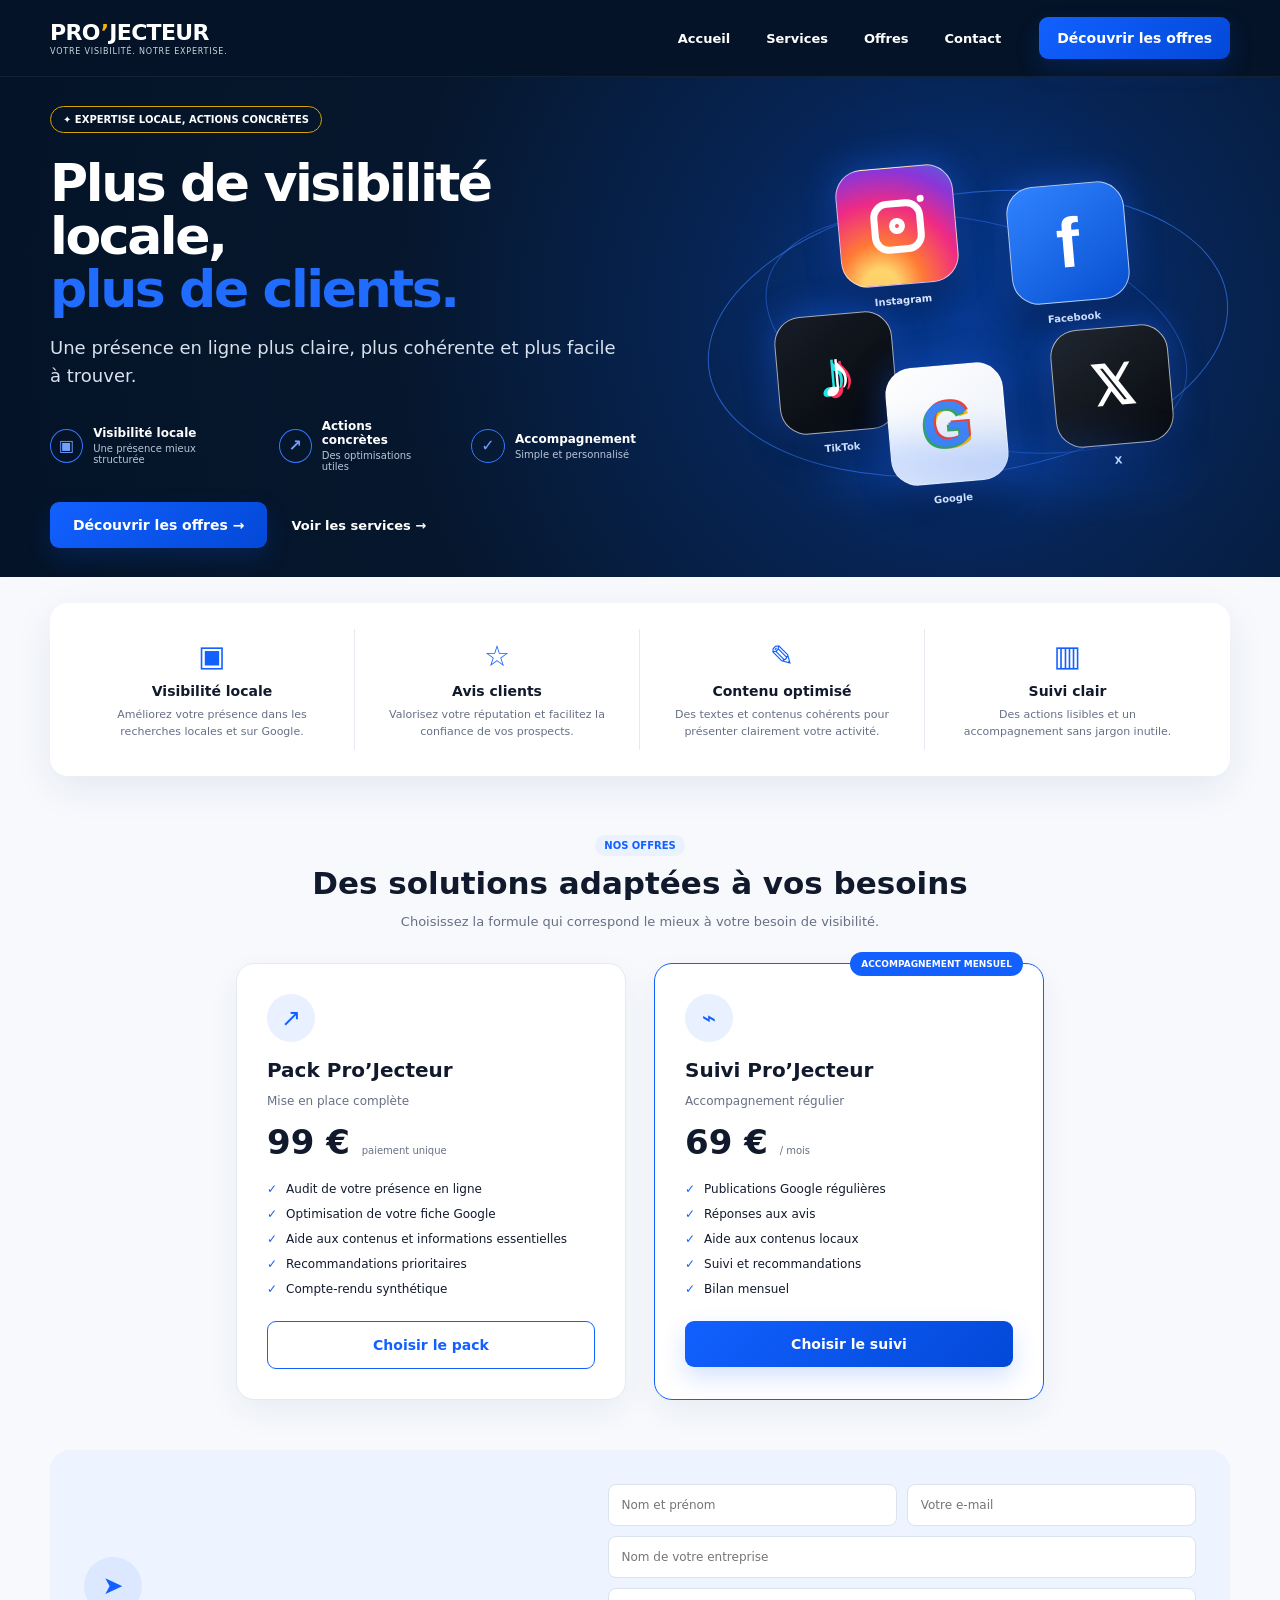
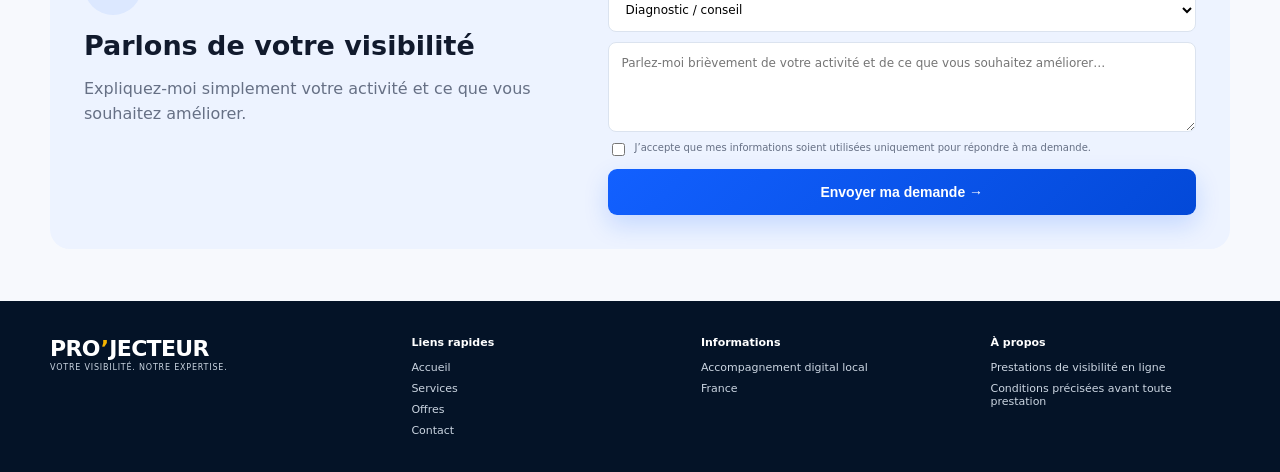
==== index.html @ 290b655f "Add files via upload" ====
<!doctype html>
<html lang="fr">
<head>
<meta charset="utf-8">
<meta name="viewport" content="width=device-width,initial-scale=1">
<meta name="description" content="Pro’Jecteur accompagne les entreprises dans leur visibilité locale, leur fiche Google, leurs avis clients et leurs contenus en ligne.">
<title>Pro’Jecteur — Visibilité locale</title>
<link rel="stylesheet" href="styles.css?v=91">
</head>
<body>
<header class="topbar">
  <div class="wrap nav">
    <a class="brand" href="#accueil" aria-label="Pro’Jecteur accueil"><strong class="wordmark"><span>PRO</span><em>’</em>JECTEUR</strong><small>VOTRE VISIBILITÉ. NOTRE EXPERTISE.</small></a>
    <nav class="navlinks">
      <a href="#accueil">Accueil</a><a href="#services">Services</a><a href="#offres">Offres</a><a href="#contact">Contact</a>
    </nav>
    <a class="btn primary navcta" href="#offres">Découvrir les offres</a>
  </div>
</header>

<main>
<section class="hero" id="accueil">
 <div class="wrap hero-grid">
  <div class="hero-copy">
   <span class="eyebrow">✦ EXPERTISE LOCALE, ACTIONS CONCRÈTES</span>
   <h1>Plus de visibilité locale,<br><span>plus de clients.</span></h1>
   <p class="hero-sub">Une présence en ligne plus claire, plus cohérente et plus facile à trouver.</p>
   <div class="hero-points">
    <div><b>▣</b><span><strong>Visibilité locale</strong><small>Une présence mieux structurée</small></span></div>
    <div><b>↗</b><span><strong>Actions concrètes</strong><small>Des optimisations utiles</small></span></div>
    <div><b>✓</b><span><strong>Accompagnement</strong><small>Simple et personnalisé</small></span></div>
   </div>
   <div class="hero-actions"><a class="btn primary" href="#offres">Découvrir les offres →</a><a class="textlink" href="#services">Voir les services →</a></div>
  </div>
  <div class="social-visual" aria-label="Google, Instagram, Facebook, TikTok et X">
    <div class="orbit o1"></div><div class="orbit o2"></div>
    <div class="network n-instagram"><span class="ig-logo"><i></i></span><small>Instagram</small></div>
    <div class="network n-facebook"><span class="fb-logo">f</span><small>Facebook</small></div>
    <div class="network n-tiktok"><span class="tt-logo">♪</span><small>TikTok</small></div>
    <div class="network n-x"><span class="x-logo">𝕏</span><small>X</small></div>
    <div class="network n-google"><span class="g-logo">G</span><small>Google</small></div>
  </div>
 </div>
</section>

<section class="quick wrap" id="services">
 <article><i>▣</i><h3>Visibilité locale</h3><p>Améliorez votre présence dans les recherches locales et sur Google.</p></article>
 <article><i>☆</i><h3>Avis clients</h3><p>Valorisez votre réputation et facilitez la confiance de vos prospects.</p></article>
 <article><i>✎</i><h3>Contenu optimisé</h3><p>Des textes et contenus cohérents pour présenter clairement votre activité.</p></article>
 <article><i>▥</i><h3>Suivi clair</h3><p>Des actions lisibles et un accompagnement sans jargon inutile.</p></article>
</section>

<section class="offers" id="offres">
 <div class="wrap">
  <div class="section-head"><span>NOS OFFRES</span><h2>Des solutions adaptées à vos besoins</h2><p>Choisissez la formule qui correspond le mieux à votre besoin de visibilité.</p></div>
  <div class="pricing">
   <article class="price-card">
    <div class="price-icon">↗</div><h3>Pack Pro’Jecteur</h3><p class="muted">Mise en place complète</p>
    <div class="price">99 € <small>paiement unique</small></div>
    <ul><li>Audit de votre présence en ligne</li><li>Optimisation de votre fiche Google</li><li>Aide aux contenus et informations essentielles</li><li>Recommandations prioritaires</li><li>Compte-rendu synthétique</li></ul>
    <a class="btn outline" href="#contact">Choisir le pack</a>
   </article>
   <article class="price-card featured">
    <span class="popular">ACCOMPAGNEMENT MENSUEL</span><div class="price-icon">⌁</div><h3>Suivi Pro’Jecteur</h3><p class="muted">Accompagnement régulier</p>
    <div class="price">69 € <small>/ mois</small></div>
    <ul><li>Publications Google régulières</li><li>Réponses aux avis</li><li>Aide aux contenus locaux</li><li>Suivi et recommandations</li><li>Bilan mensuel</li></ul>
    <a class="btn primary" href="#contact">Choisir le suivi</a>
   </article>
  </div>
 </div>
</section>

<section class="contact-section" id="contact">
 <div class="wrap contact-box">
  <div class="contact-copy"><div class="send">➤</div><h2>Parlons de votre visibilité</h2><p>Expliquez-moi simplement votre activité et ce que vous souhaitez améliorer.</p></div>
  <form action="https://formspree.io/f/mnpalrao" method="POST">
   <div class="form-grid"><input name="name" placeholder="Nom et prénom" required><input name="email" type="email" placeholder="Votre e-mail" required></div>
   <input name="company" placeholder="Nom de votre entreprise">
   <select name="need"><option>Diagnostic / conseil</option><option>Pack Pro’Jecteur</option><option>Suivi Pro’Jecteur</option><option>Autre demande</option></select>
   <textarea name="message" placeholder="Parlez-moi brièvement de votre activité et de ce que vous souhaitez améliorer…" required></textarea>
   <label class="consent"><input type="checkbox" name="consent" value="oui" required> J’accepte que mes informations soient utilisées uniquement pour répondre à ma demande.</label>
   <button class="btn primary submit" type="submit">Envoyer ma demande →</button>
  </form>
 </div>
</section>
</main>

<footer><div class="wrap footer-grid"><div class="brand"><strong class="wordmark"><span>PRO</span><em>’</em>JECTEUR</strong><small>VOTRE VISIBILITÉ. NOTRE EXPERTISE.</small></div><div><b>Liens rapides</b><a href="#accueil">Accueil</a><a href="#services">Services</a><a href="#offres">Offres</a><a href="#contact">Contact</a></div><div><b>Informations</b><span>Accompagnement digital local</span><span>France</span></div><div><b>À propos</b><span>Prestations de visibilité en ligne</span><span>Conditions précisées avant toute prestation</span></div></div></footer>
</body></html>
---- styles.css ----
:root{--navy:#06172d;--navy2:#031124;--blue:#1260ff;--blue2:#0349d8;--text:#111a2d;--muted:#667085;--line:#e5eaf2;--bg:#f7f9fd}
*{box-sizing:border-box}html{scroll-behavior:smooth}body{margin:0;font-family:Inter,ui-sans-serif,system-ui,-apple-system,"Segoe UI",Arial,sans-serif;color:var(--text);background:var(--bg)}a{text-decoration:none;color:inherit}.wrap{width:min(1180px,calc(100% - 48px));margin:auto}
.topbar{background:#041327;color:#fff;position:sticky;top:0;z-index:20;border-bottom:1px solid rgba(255,255,255,.06)}.nav{height:76px;display:flex;align-items:center;gap:38px}.brand{display:flex;flex-direction:column;margin-right:auto}.brand strong{font-size:22px;letter-spacing:-.5px}.brand small{font-size:8px;letter-spacing:.8px;margin-top:2px;color:#cbd5e1}.navlinks{display:flex;gap:36px;font-size:13px;font-weight:700}.navlinks a:hover{color:#75a6ff}.btn{display:inline-flex;align-items:center;justify-content:center;border-radius:9px;padding:15px 23px;font-weight:800;font-size:14px;border:0}.primary{background:linear-gradient(135deg,var(--blue),var(--blue2));color:#fff;box-shadow:0 10px 24px rgba(18,96,255,.18)}.navcta{padding:13px 18px}
.hero{background:radial-gradient(circle at 75% 48%,#063a94 0,#062454 25%,#06172d 57%,#041327 100%);color:#fff;overflow:hidden}.hero-grid{min-height:500px;display:grid;grid-template-columns:1.03fr .97fr;gap:42px;align-items:center}.eyebrow{display:inline-block;border:1px solid #d8a200;border-radius:999px;padding:7px 12px;font-size:10px;font-weight:800;color:#fff}.hero h1{font-size:52px;line-height:1.02;letter-spacing:-2.4px;margin:24px 0 16px}.hero h1 span{color:#1f6cff}.hero-sub{font-size:18px;line-height:1.55;color:#d8e1ee;max-width:580px}.hero-points{display:flex;gap:32px;margin:30px 0}.hero-points>div{display:flex;gap:10px;align-items:center}.hero-points b{display:grid;place-items:center;width:34px;height:34px;border:1px solid #3477ff;border-radius:50%;color:#72a0ff}.hero-points span{display:flex;flex-direction:column}.hero-points strong{font-size:12px}.hero-points small{font-size:10px;color:#b8c5d7;margin-top:3px}.hero-actions{display:flex;gap:24px;align-items:center}.textlink{font-size:13px;font-weight:800}
.social-visual{height:420px;position:relative}.orbit{position:absolute;border:1px solid rgba(57,125,255,.65);border-radius:50%;left:5%;right:0;top:18%;bottom:15%;transform:rotate(-8deg)}.o2{left:15%;right:7%;top:25%;bottom:22%;transform:rotate(14deg);opacity:.7}.network{position:absolute;width:118px;height:118px;border-radius:27px;display:grid;place-items:center;background:linear-gradient(145deg,#fff,#dfe7f3);box-shadow:0 24px 34px rgba(0,0,0,.32),0 0 34px rgba(34,105,255,.48);transform:rotate(-5deg);border:1px solid rgba(255,255,255,.65)}.network span{font-size:58px;font-weight:900}.network small{position:absolute;bottom:-22px;color:#dbe8ff;font-size:10px;font-weight:700}.n-google{left:38%;top:59%;color:#4285f4}.n-facebook{left:60%;top:16%;background:linear-gradient(145deg,#2477ff,#084acb);color:#fff}.n-instagram{left:29%;top:12%;background:linear-gradient(145deg,#8b36ff,#ff3d8f,#ff9a2e);color:#fff}.n-tiktok{left:18%;top:47%;background:#10151e;color:#fff}.n-x{left:68%;top:50%;background:linear-gradient(145deg,#2b9cff,#1263d7);color:#fff}
.quick{background:#fff;margin-top:26px;border-radius:18px;box-shadow:0 12px 38px rgba(18,42,80,.08);display:grid;grid-template-columns:repeat(4,1fr);padding:26px 20px}.quick article{text-align:center;padding:10px 25px;border-right:1px solid var(--line)}.quick article:last-child{border:0}.quick i{font-style:normal;color:var(--blue);font-size:29px}.quick h3{font-size:14px;margin:10px 0 7px}.quick p{font-size:11px;line-height:1.55;color:var(--muted);margin:0}
.offers{padding:58px 0 38px}.section-head{text-align:center}.section-head span{font-size:10px;color:var(--blue);font-weight:900;background:#eaf1ff;padding:5px 9px;border-radius:999px}.section-head h2{font-size:31px;margin:12px 0 6px}.section-head p{color:var(--muted);font-size:13px}.pricing{display:grid;grid-template-columns:repeat(2,minmax(0,390px));justify-content:center;gap:28px;margin-top:34px}.price-card{position:relative;background:#fff;border:1px solid var(--line);border-radius:18px;padding:30px;box-shadow:0 12px 32px rgba(24,50,90,.06)}.price-card.featured{border:1.5px solid var(--blue)}.popular{position:absolute;right:20px;top:-12px;background:var(--blue);color:#fff;font-size:9px;font-weight:900;padding:7px 11px;border-radius:999px}.price-icon{width:48px;height:48px;border-radius:50%;display:grid;place-items:center;background:#e9f0ff;color:var(--blue);font-size:24px}.price-card h3{margin:16px 0 3px;font-size:20px}.muted{color:var(--muted);font-size:12px}.price{font-size:34px;font-weight:900;margin:14px 0}.price small{font-size:10px;font-weight:500;color:var(--muted)}.price-card ul{list-style:none;padding:0;margin:20px 0 25px}.price-card li{font-size:12px;margin:11px 0}.price-card li:before{content:"✓";color:var(--blue);font-weight:900;margin-right:9px}.outline{border:1px solid var(--blue);color:var(--blue);width:100%}.price-card .primary{width:100%}
.contact-section{padding:12px 0 52px}.contact-box{background:#edf3ff;border-radius:20px;padding:34px;display:grid;grid-template-columns:.9fr 1.1fr;gap:42px;align-items:center}.send{width:58px;height:58px;border-radius:50%;display:grid;place-items:center;background:#dce8ff;color:var(--blue);font-size:25px}.contact-copy h2{font-size:27px;margin:15px 0 8px}.contact-copy p{color:var(--muted);line-height:1.55}.contact-box form{display:grid;gap:10px}.form-grid{display:grid;grid-template-columns:1fr 1fr;gap:10px}input,textarea,select{width:100%;border:1px solid #dbe3ef;background:#fff;border-radius:8px;padding:13px;font:inherit;font-size:12px}textarea{min-height:90px;resize:vertical}.consent{font-size:10px;color:var(--muted);display:flex;align-items:flex-start;gap:7px}.consent input{width:auto;margin-top:1px}.submit{width:100%}
footer{background:#041327;color:#fff;padding:35px 0}.footer-grid{display:grid;grid-template-columns:1.3fr repeat(3,1fr);gap:50px}.footer-grid>div:not(.brand){display:flex;flex-direction:column;gap:8px;font-size:11px;color:#cbd5e1}.footer-grid b{color:#fff;margin-bottom:4px}
@media(max-width:800px){.wrap{width:min(100% - 30px,1180px)}.navlinks,.navcta{display:none}.hero-grid{grid-template-columns:1fr;min-height:auto;padding:50px 0 28px}.hero h1{font-size:42px}.social-visual{height:340px}.hero-points{gap:16px;flex-wrap:wrap}.quick{grid-template-columns:1fr 1fr}.quick article:nth-child(2){border-right:0}.pricing{grid-template-columns:1fr}.contact-box{grid-template-columns:1fr}.footer-grid{grid-template-columns:1fr 1fr}.network{width:92px;height:92px;border-radius:22px}.network span{font-size:44px}}

/* V9.1 — identité et logos sociaux */
.wordmark{font-weight:900!important;letter-spacing:-.7px!important;color:#fff}
.wordmark span{color:#fff}.wordmark em{font-style:normal;color:#f5b400;margin:0 1px}
.network{overflow:visible}
.network>span{position:relative;display:grid;place-items:center;width:100%;height:100%;font-family:Arial,sans-serif}
.n-instagram{background:radial-gradient(circle at 32% 100%,#ffd36b 0 12%,#ff7a35 30%,#ef2a84 58%,#8b35d9 82%,#5264d9 100%)!important}
.ig-logo:before{content:"";width:53px;height:53px;border:7px solid #fff;border-radius:17px;box-sizing:border-box}
.ig-logo:after{content:"";position:absolute;width:16px;height:16px;border:6px solid #fff;border-radius:50%;box-sizing:border-box}
.ig-logo i{position:absolute;width:7px;height:7px;background:#fff;border-radius:50%;right:29px;top:29px}
.n-facebook{background:linear-gradient(145deg,#3183ff,#0750cf)!important}
.fb-logo{color:#fff;font-family:Arial,sans-serif!important;font-weight:900!important;font-size:70px!important;line-height:1}
.n-tiktok{background:linear-gradient(145deg,#171d27,#05070b)!important}
.tt-logo{color:#fff!important;font-size:67px!important;text-shadow:-4px 0 #20e6e8,4px 2px #ff315d}
.n-x{background:linear-gradient(145deg,#202731,#07090d)!important}
.x-logo{color:#fff!important;font-size:55px!important}
.n-google{background:linear-gradient(145deg,#fff,#e9eef7)!important}
.g-logo{font-size:64px!important;font-weight:900!important;color:#4285f4!important;text-shadow:-2px 2px 0 #34a853,2px -2px 0 #ea4335,2px 2px 0 #fbbc05}
.social-visual:after{content:"";position:absolute;left:25%;right:8%;bottom:14%;height:26px;background:#1767ff;filter:blur(24px);opacity:.48;border-radius:50%}
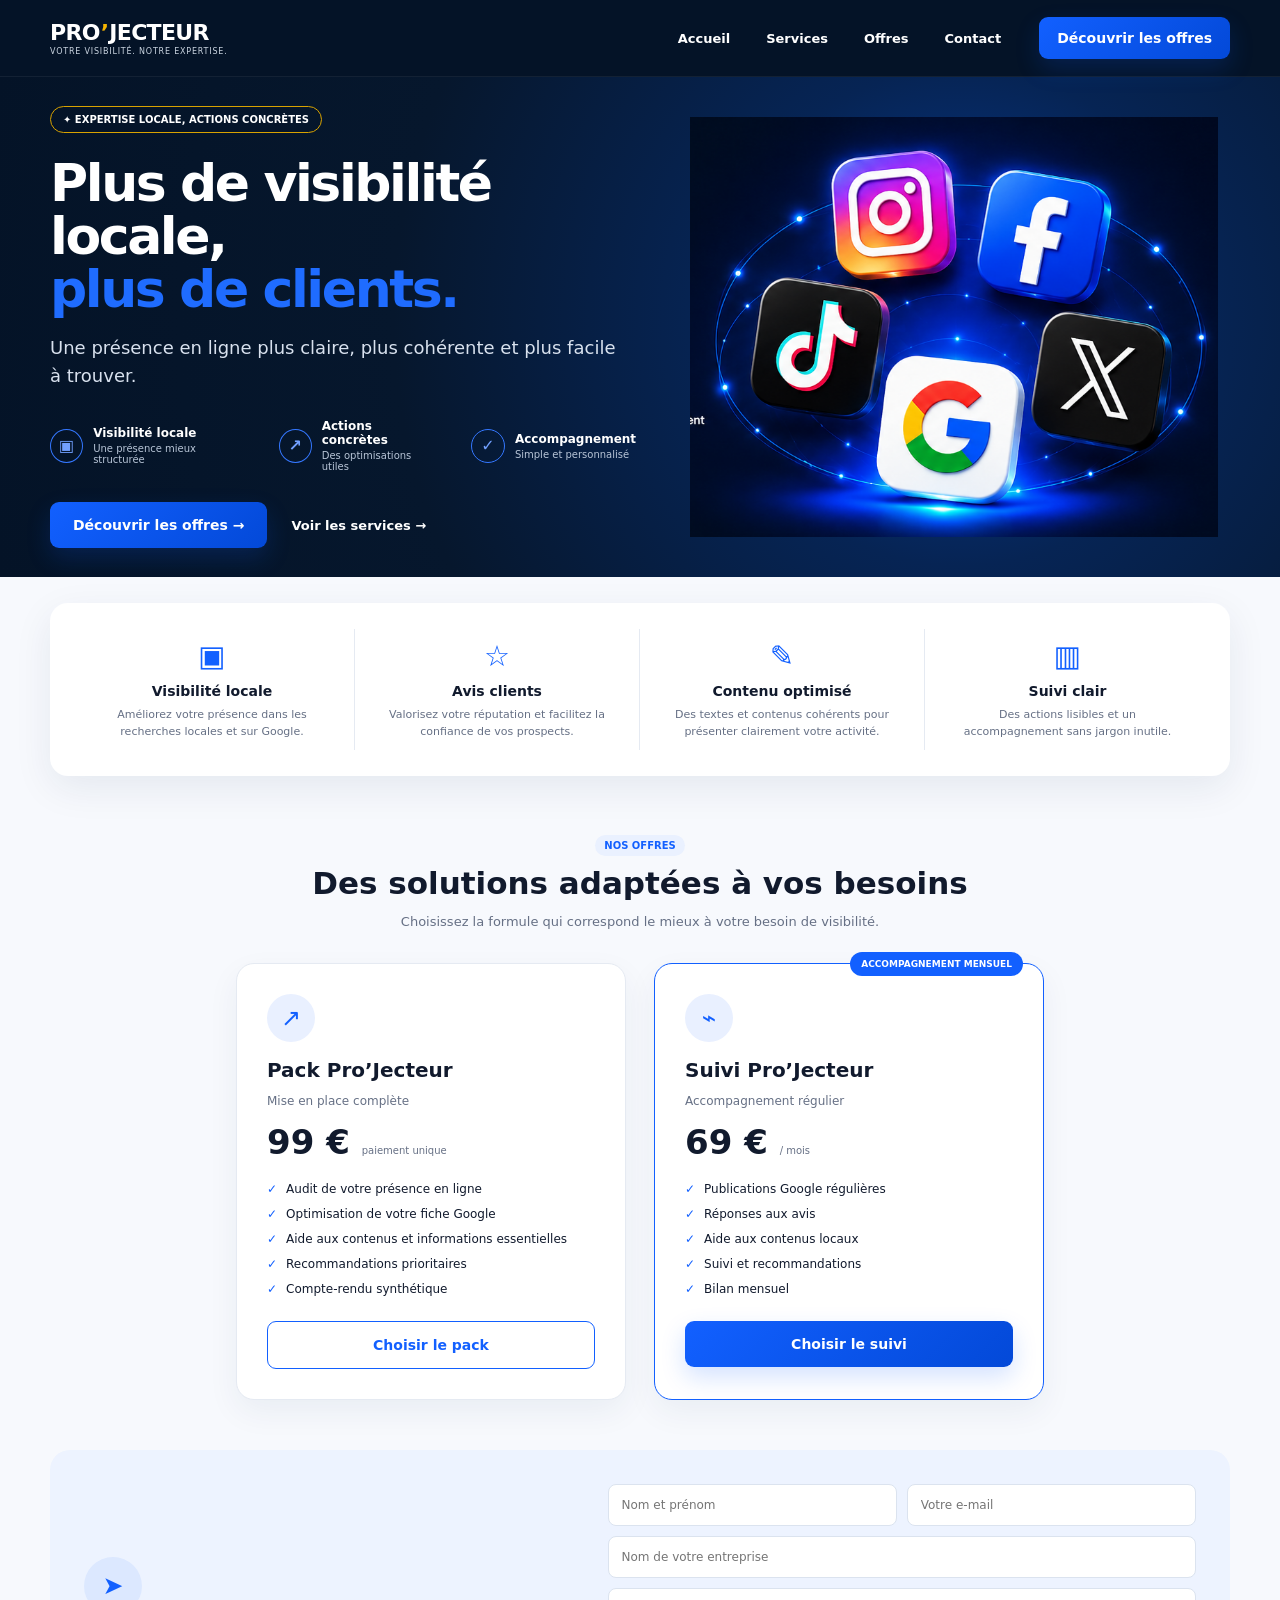
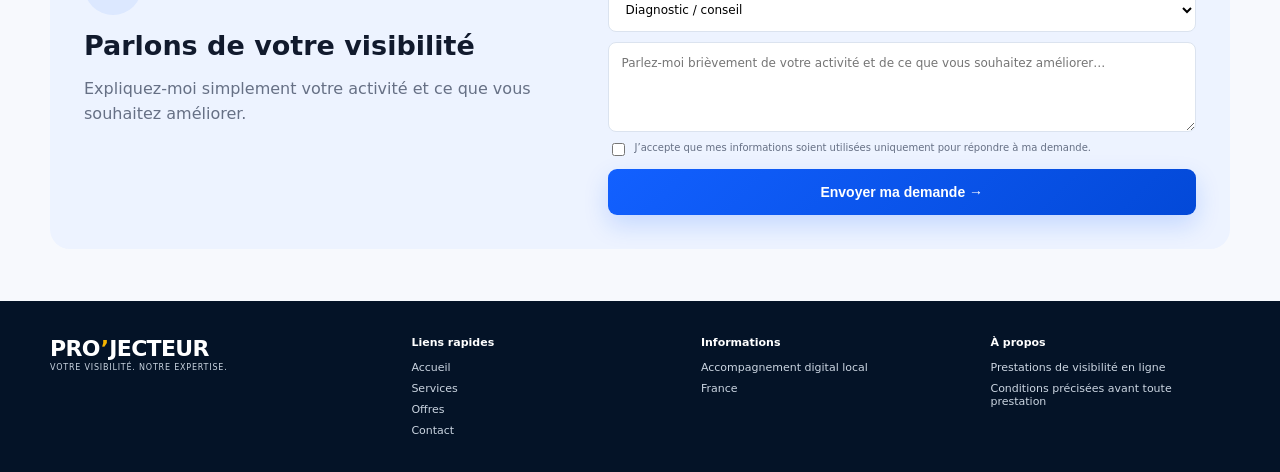
==== commit d53364b8: "Add files via upload" ====
--- a/index.html
+++ b/index.html
@@ -5,7 +5,7 @@
 <meta name="viewport" content="width=device-width,initial-scale=1">
 <meta name="description" content="Pro’Jecteur accompagne les entreprises dans leur visibilité locale, leur fiche Google, leurs avis clients et leurs contenus en ligne.">
 <title>Pro’Jecteur — Visibilité locale</title>
-<link rel="stylesheet" href="styles.css?v=91">
+<link rel="stylesheet" href="styles.css?v=92">
 </head>
 <body>
 <header class="topbar">
@@ -32,14 +32,7 @@
    </div>
    <div class="hero-actions"><a class="btn primary" href="#offres">Découvrir les offres →</a><a class="textlink" href="#services">Voir les services →</a></div>
   </div>
-  <div class="social-visual" aria-label="Google, Instagram, Facebook, TikTok et X">
-    <div class="orbit o1"></div><div class="orbit o2"></div>
-    <div class="network n-instagram"><span class="ig-logo"><i></i></span><small>Instagram</small></div>
-    <div class="network n-facebook"><span class="fb-logo">f</span><small>Facebook</small></div>
-    <div class="network n-tiktok"><span class="tt-logo">♪</span><small>TikTok</small></div>
-    <div class="network n-x"><span class="x-logo">𝕏</span><small>X</small></div>
-    <div class="network n-google"><span class="g-logo">G</span><small>Google</small></div>
-  </div>
+  <div class="social-visual approved-social" aria-label="Instagram, Facebook, TikTok, X et Google"></div>
  </div>
 </section>
 
--- a/styles.css
+++ b/styles.css
@@ -28,3 +28,18 @@
 .n-google{background:linear-gradient(145deg,#fff,#e9eef7)!important}
 .g-logo{font-size:64px!important;font-weight:900!important;color:#4285f4!important;text-shadow:-2px 2px 0 #34a853,2px -2px 0 #ea4335,2px 2px 0 #fbbc05}
 .social-visual:after{content:"";position:absolute;left:25%;right:8%;bottom:14%;height:26px;background:#1767ff;filter:blur(24px);opacity:.48;border-radius:50%}
+
+/* V9.2 — composition sociale validée, intégrée telle quelle */
+.approved-social{
+  height:420px!important;
+  background-image:url("assets/social-logos-approved.png")!important;
+  background-repeat:no-repeat!important;
+  background-position:center!important;
+  background-size:contain!important;
+  position:relative!important;
+}
+.approved-social .network,.approved-social .orbit{display:none!important}
+.approved-social:after{display:none!important}
+@media(max-width:800px){
+  .approved-social{height:330px!important;background-size:contain!important}
+}
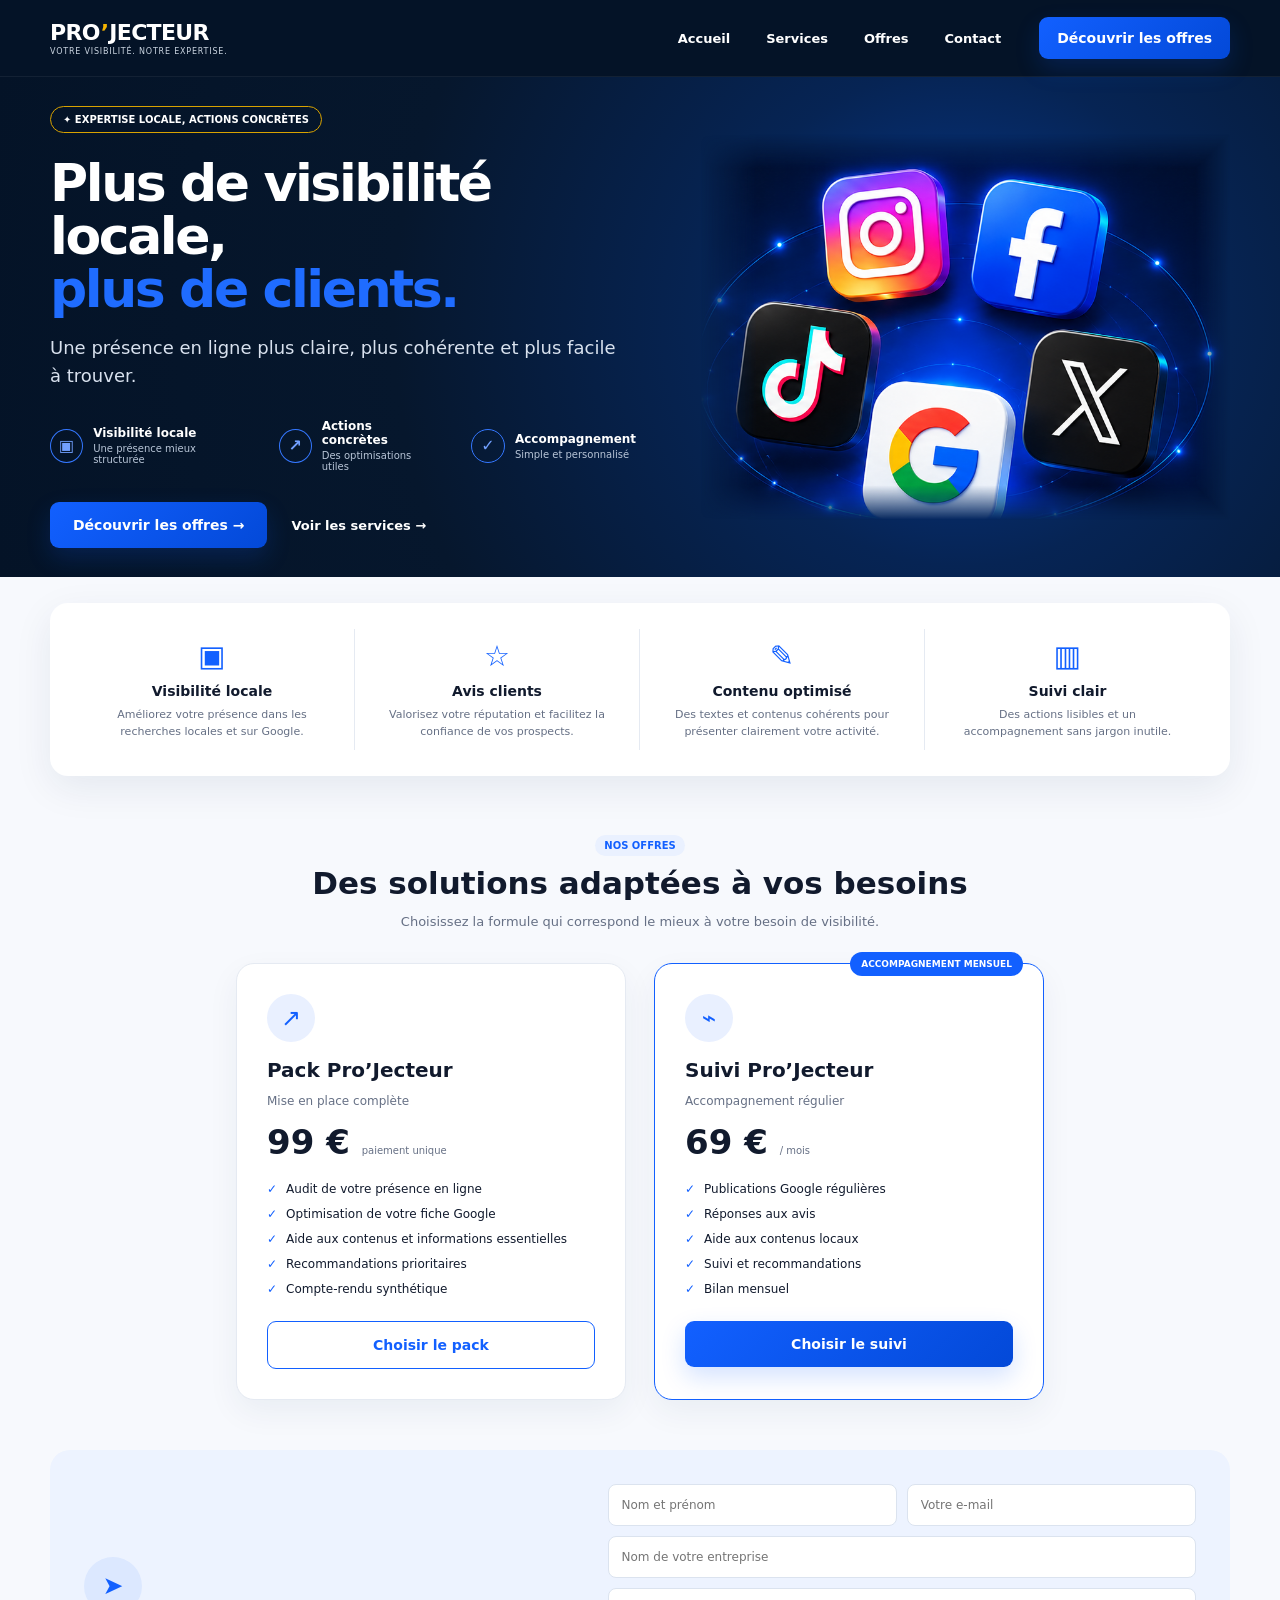
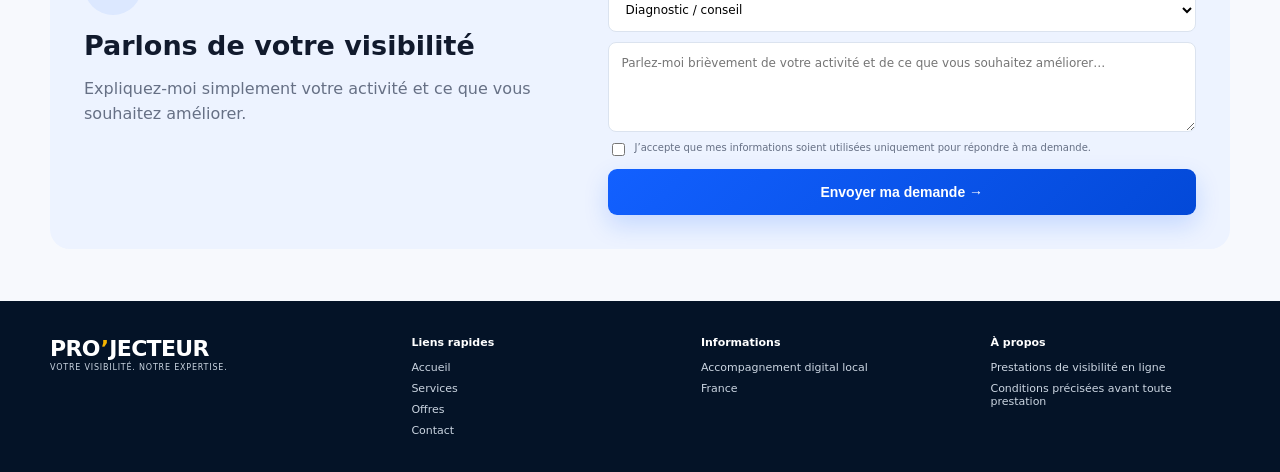
==== commit 25d8bcaa: "Add files via upload" ====
--- a/index.html
+++ b/index.html
@@ -5,7 +5,7 @@
 <meta name="viewport" content="width=device-width,initial-scale=1">
 <meta name="description" content="Pro’Jecteur accompagne les entreprises dans leur visibilité locale, leur fiche Google, leurs avis clients et leurs contenus en ligne.">
 <title>Pro’Jecteur — Visibilité locale</title>
-<link rel="stylesheet" href="styles.css?v=92">
+<link rel="stylesheet" href="styles.css?v=93">
 </head>
 <body>
 <header class="topbar">
--- a/styles.css
+++ b/styles.css
@@ -43,3 +43,19 @@
 @media(max-width:800px){
   .approved-social{height:330px!important;background-size:contain!important}
 }
+
+/* V9.3 — logos 3D validés, sans encadré */
+.approved-social{
+  height:430px!important;
+  background-image:url("assets/social-logos-3d-approved.png")!important;
+  background-repeat:no-repeat!important;
+  background-position:center!important;
+  background-size:contain!important;
+  background-color:transparent!important;
+  border:0!important;
+  box-shadow:none!important;
+  overflow:visible!important;
+}
+@media(max-width:800px){
+  .approved-social{height:330px!important}
+}
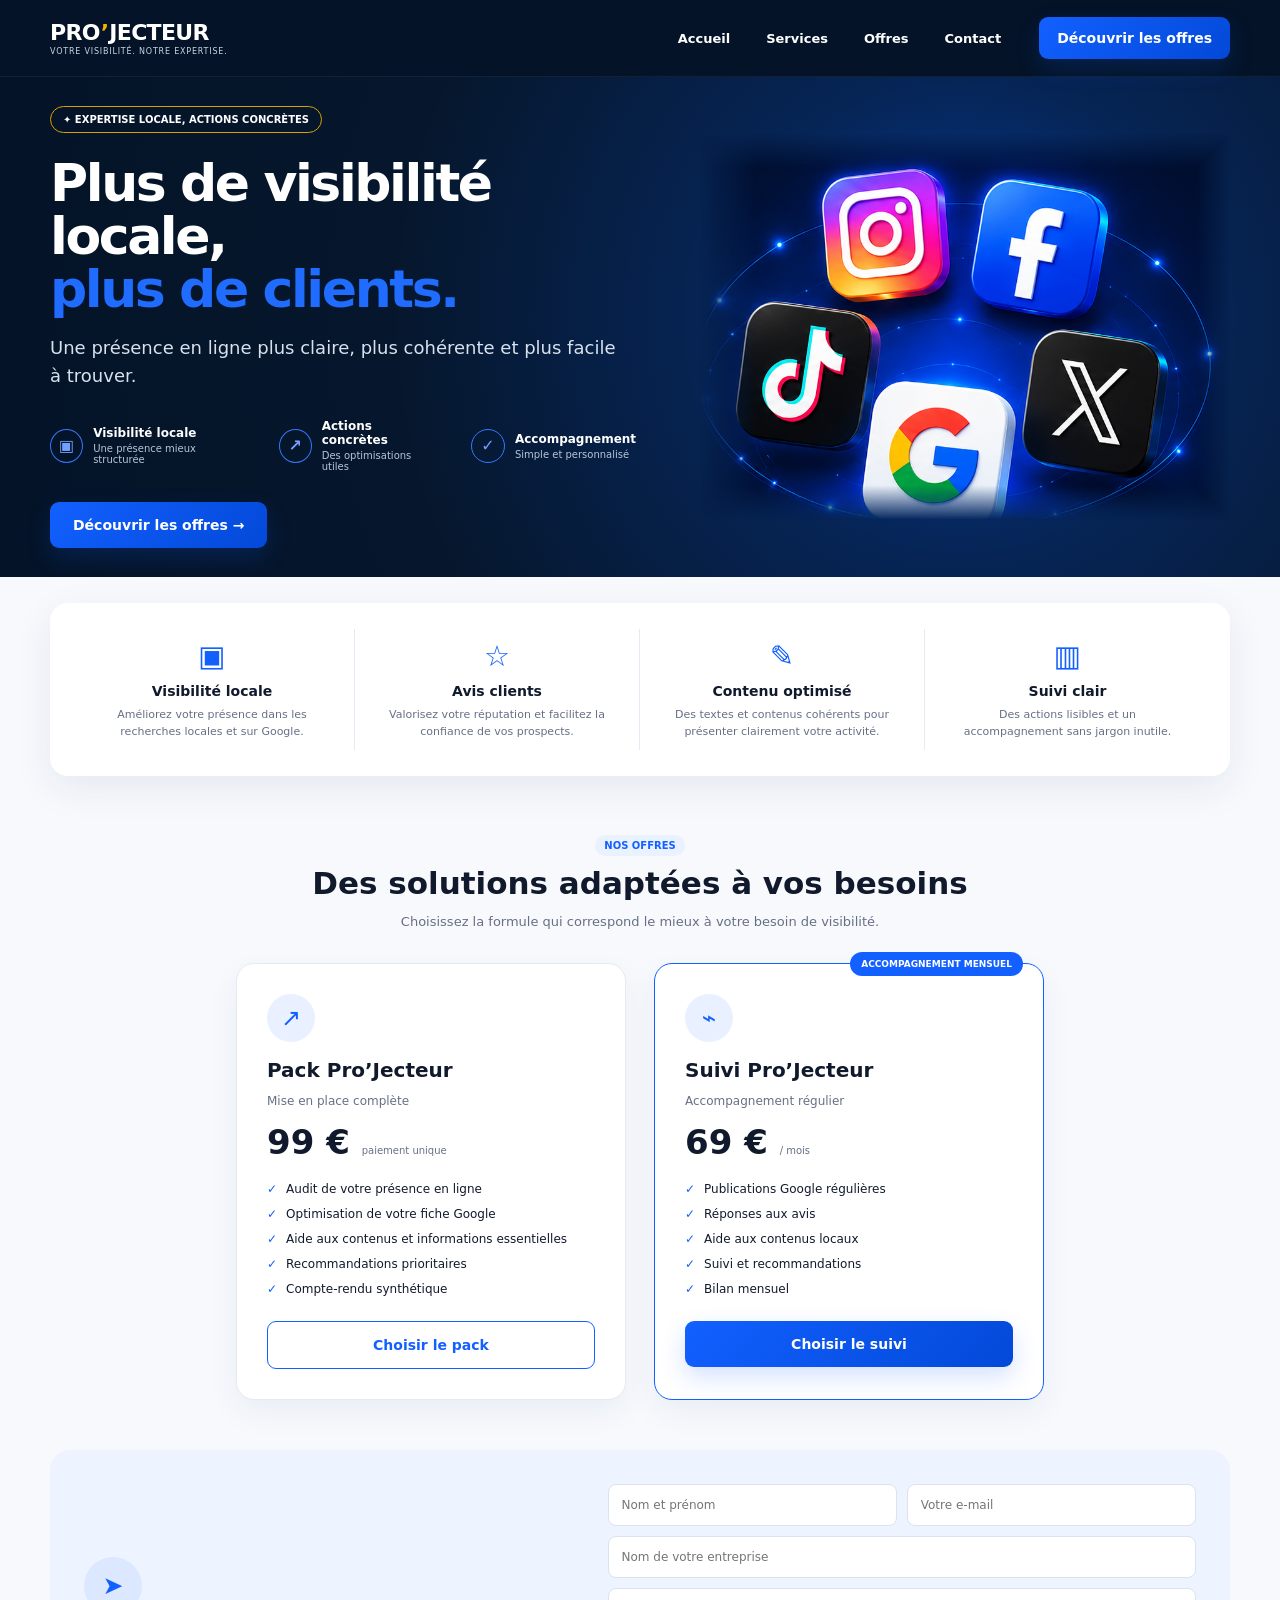
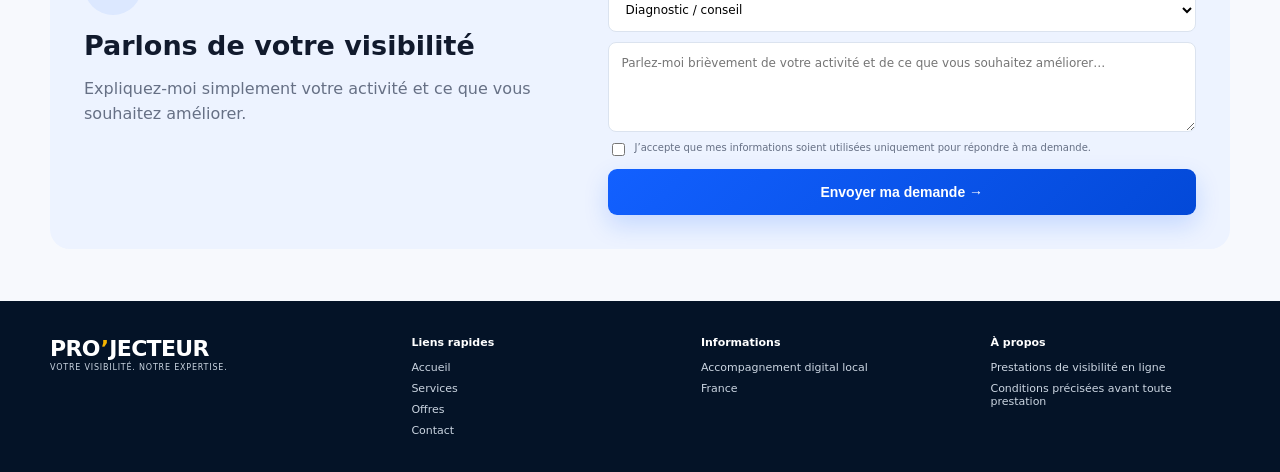
==== commit 07054771: "Add files via upload" ====
--- a/index.html
+++ b/index.html
@@ -5,7 +5,7 @@
 <meta name="viewport" content="width=device-width,initial-scale=1">
 <meta name="description" content="Pro’Jecteur accompagne les entreprises dans leur visibilité locale, leur fiche Google, leurs avis clients et leurs contenus en ligne.">
 <title>Pro’Jecteur — Visibilité locale</title>
-<link rel="stylesheet" href="styles.css?v=93">
+<link rel="stylesheet" href="styles.css?v=94">
 </head>
 <body>
 <header class="topbar">
@@ -30,7 +30,7 @@
     <div><b>↗</b><span><strong>Actions concrètes</strong><small>Des optimisations utiles</small></span></div>
     <div><b>✓</b><span><strong>Accompagnement</strong><small>Simple et personnalisé</small></span></div>
    </div>
-   <div class="hero-actions"><a class="btn primary" href="#offres">Découvrir les offres →</a><a class="textlink" href="#services">Voir les services →</a></div>
+   <div class="hero-actions"><a class="btn primary" href="#offres">Découvrir les offres →</a></div>
   </div>
   <div class="social-visual approved-social" aria-label="Instagram, Facebook, TikTok, X et Google"></div>
  </div>
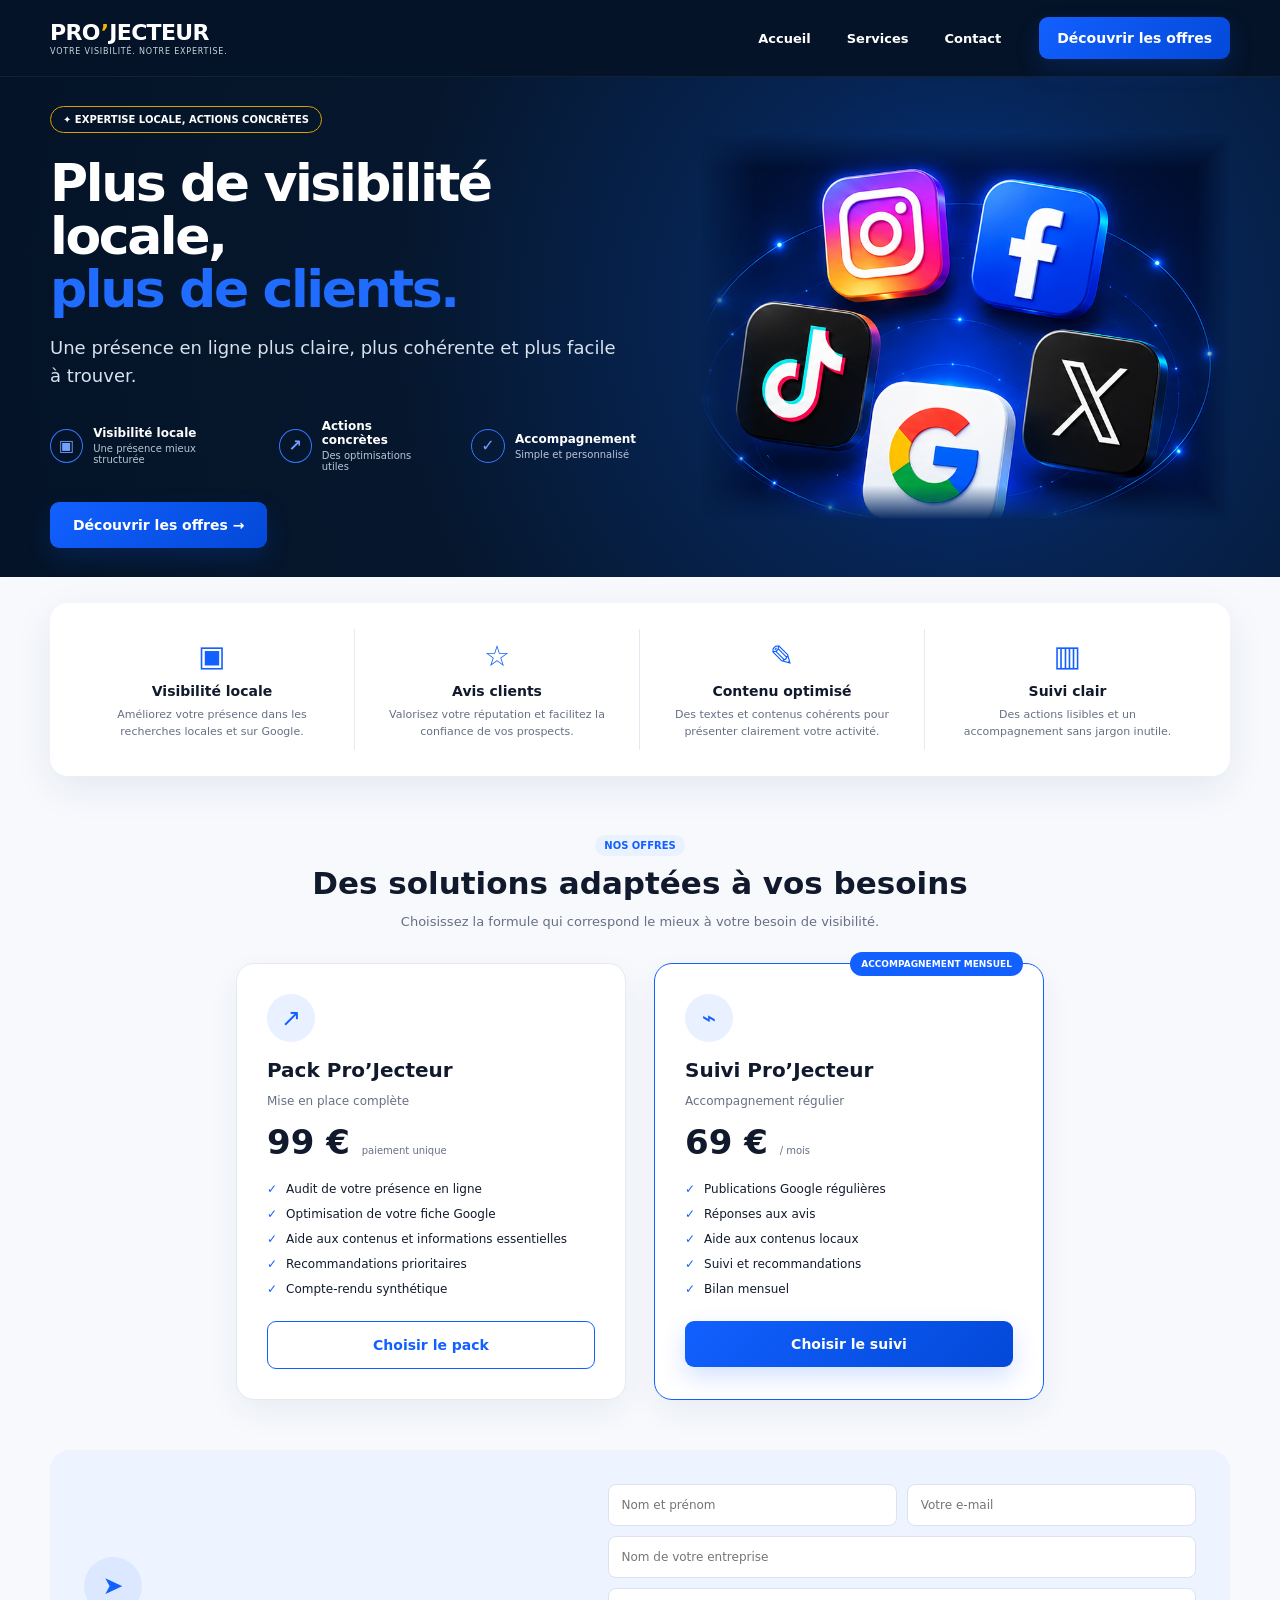
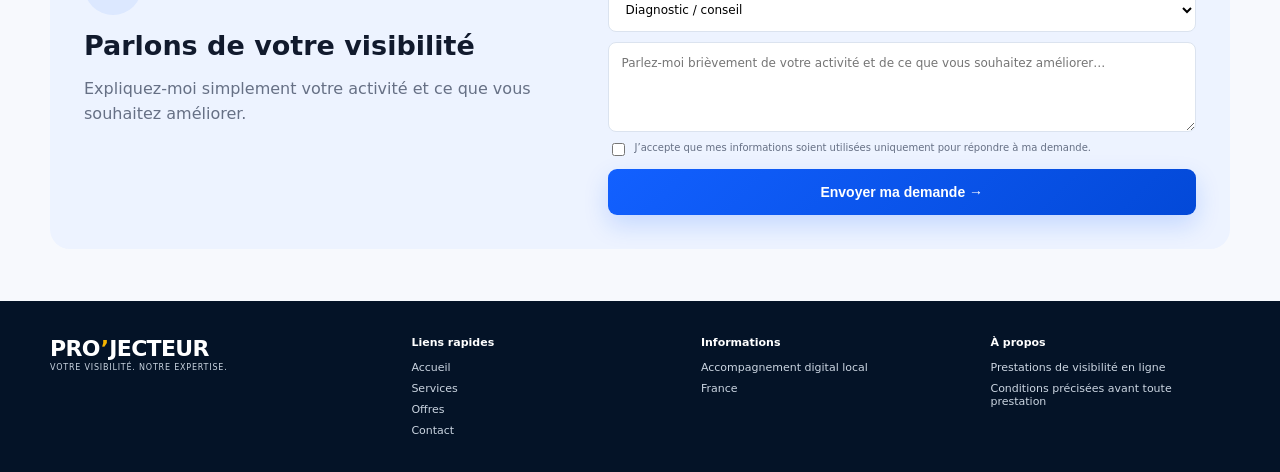
==== commit f8ece38f: "Add files via upload" ====
--- a/index.html
+++ b/index.html
@@ -5,14 +5,14 @@
 <meta name="viewport" content="width=device-width,initial-scale=1">
 <meta name="description" content="Pro’Jecteur accompagne les entreprises dans leur visibilité locale, leur fiche Google, leurs avis clients et leurs contenus en ligne.">
 <title>Pro’Jecteur — Visibilité locale</title>
-<link rel="stylesheet" href="styles.css?v=94">
+<link rel="stylesheet" href="styles.css?v=95">
 </head>
 <body>
 <header class="topbar">
   <div class="wrap nav">
     <a class="brand" href="#accueil" aria-label="Pro’Jecteur accueil"><strong class="wordmark"><span>PRO</span><em>’</em>JECTEUR</strong><small>VOTRE VISIBILITÉ. NOTRE EXPERTISE.</small></a>
     <nav class="navlinks">
-      <a href="#accueil">Accueil</a><a href="#services">Services</a><a href="#offres">Offres</a><a href="#contact">Contact</a>
+      <a href="#accueil">Accueil</a><a href="#services">Services</a><a href="#contact">Contact</a>
     </nav>
     <a class="btn primary navcta" href="#offres">Découvrir les offres</a>
   </div>
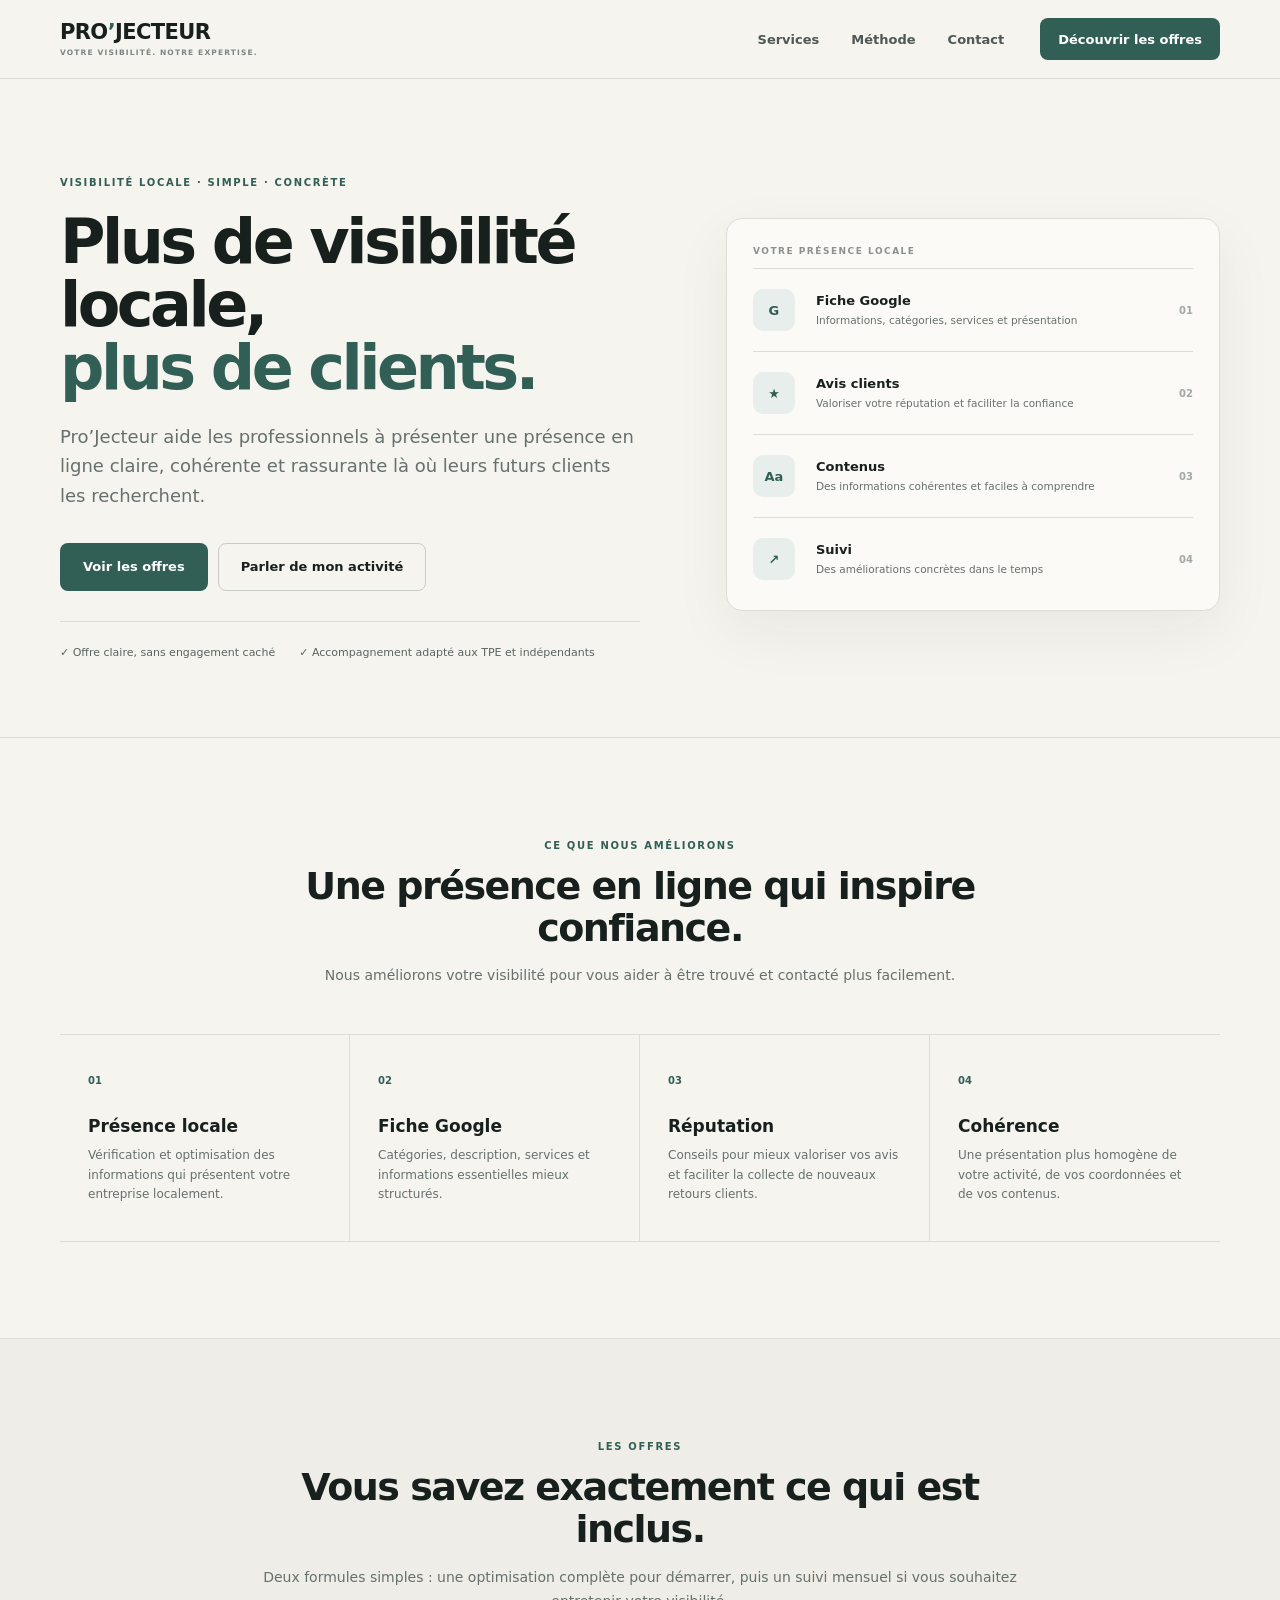
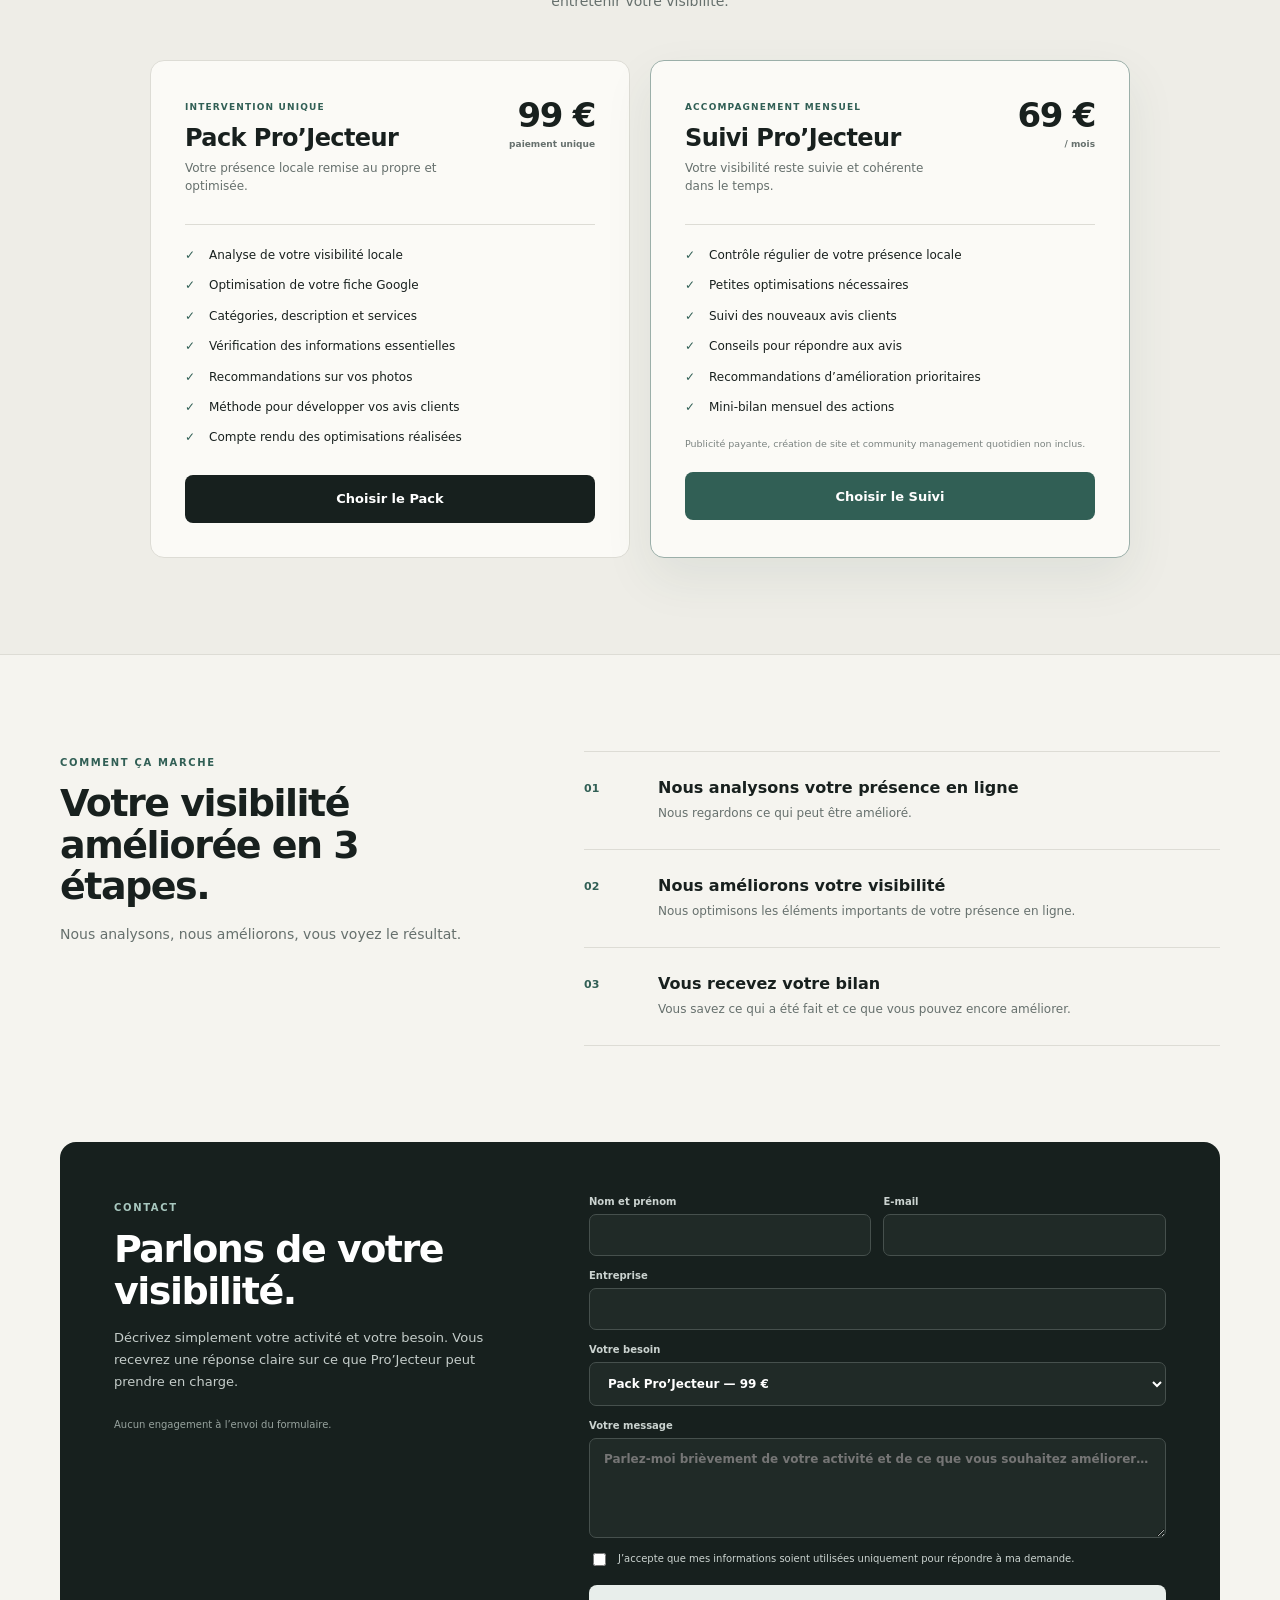
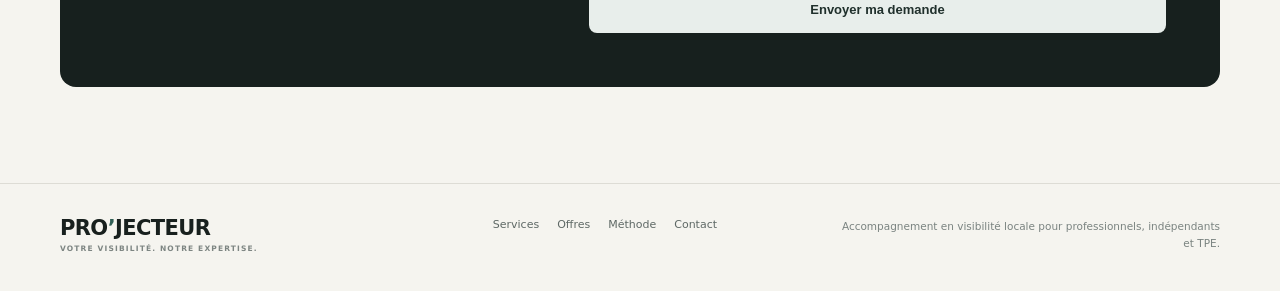
==== commit 72ebb883: "Add files via upload" ====
--- a/index.html
+++ b/index.html
@@ -3,16 +3,16 @@
 <head>
 <meta charset="utf-8">
 <meta name="viewport" content="width=device-width,initial-scale=1">
-<meta name="description" content="Pro’Jecteur accompagne les entreprises dans leur visibilité locale, leur fiche Google, leurs avis clients et leurs contenus en ligne.">
+<meta name="description" content="Pro’Jecteur accompagne les professionnels dans leur visibilité locale : fiche Google, avis clients, contenus et suivi de présence en ligne.">
 <title>Pro’Jecteur — Visibilité locale</title>
-<link rel="stylesheet" href="styles.css?v=95">
+<link rel="stylesheet" href="styles.css?v=10">
 </head>
 <body>
 <header class="topbar">
   <div class="wrap nav">
-    <a class="brand" href="#accueil" aria-label="Pro’Jecteur accueil"><strong class="wordmark"><span>PRO</span><em>’</em>JECTEUR</strong><small>VOTRE VISIBILITÉ. NOTRE EXPERTISE.</small></a>
-    <nav class="navlinks">
-      <a href="#accueil">Accueil</a><a href="#services">Services</a><a href="#contact">Contact</a>
+    <a class="brand" href="#accueil" aria-label="Pro’Jecteur accueil"><strong><span>PRO</span><em>’</em>JECTEUR</strong><small>VOTRE VISIBILITÉ. NOTRE EXPERTISE.</small></a>
+    <nav class="navlinks" aria-label="Navigation principale">
+      <a href="#services">Services</a><a href="#methode">Méthode</a><a href="#contact">Contact</a>
     </nav>
     <a class="btn primary navcta" href="#offres">Découvrir les offres</a>
   </div>
@@ -20,63 +20,104 @@
 
 <main>
 <section class="hero" id="accueil">
- <div class="wrap hero-grid">
-  <div class="hero-copy">
-   <span class="eyebrow">✦ EXPERTISE LOCALE, ACTIONS CONCRÈTES</span>
-   <h1>Plus de visibilité locale,<br><span>plus de clients.</span></h1>
-   <p class="hero-sub">Une présence en ligne plus claire, plus cohérente et plus facile à trouver.</p>
-   <div class="hero-points">
-    <div><b>▣</b><span><strong>Visibilité locale</strong><small>Une présence mieux structurée</small></span></div>
-    <div><b>↗</b><span><strong>Actions concrètes</strong><small>Des optimisations utiles</small></span></div>
-    <div><b>✓</b><span><strong>Accompagnement</strong><small>Simple et personnalisé</small></span></div>
-   </div>
-   <div class="hero-actions"><a class="btn primary" href="#offres">Découvrir les offres →</a></div>
+  <div class="wrap hero-grid">
+    <div class="hero-copy">
+      <span class="eyebrow">VISIBILITÉ LOCALE · SIMPLE · CONCRÈTE</span>
+      <h1>Plus de visibilité locale,<br><span>plus de clients.</span></h1>
+      <p class="hero-sub">Pro’Jecteur aide les professionnels à présenter une présence en ligne claire, cohérente et rassurante là où leurs futurs clients les recherchent.</p>
+      <div class="hero-actions">
+        <a class="btn primary" href="#offres">Voir les offres</a>
+        <a class="btn secondary" href="#contact">Parler de mon activité</a>
+      </div>
+      <div class="hero-proof">
+        <span>✓ Offre claire, sans engagement caché</span>
+        <span>✓ Accompagnement adapté aux TPE et indépendants</span>
+      </div>
+    </div>
+    <div class="hero-panel" aria-label="Domaines d'intervention Pro’Jecteur">
+      <div class="panel-label">VOTRE PRÉSENCE LOCALE</div>
+      <div class="panel-row"><span class="panel-icon">G</span><div><strong>Fiche Google</strong><small>Informations, catégories, services et présentation</small></div><b>01</b></div>
+      <div class="panel-row"><span class="panel-icon">★</span><div><strong>Avis clients</strong><small>Valoriser votre réputation et faciliter la confiance</small></div><b>02</b></div>
+      <div class="panel-row"><span class="panel-icon">Aa</span><div><strong>Contenus</strong><small>Des informations cohérentes et faciles à comprendre</small></div><b>03</b></div>
+      <div class="panel-row"><span class="panel-icon">↗</span><div><strong>Suivi</strong><small>Des améliorations concrètes dans le temps</small></div><b>04</b></div>
+    </div>
   </div>
-  <div class="social-visual approved-social" aria-label="Instagram, Facebook, TikTok, X et Google"></div>
- </div>
 </section>
 
-<section class="quick wrap" id="services">
- <article><i>▣</i><h3>Visibilité locale</h3><p>Améliorez votre présence dans les recherches locales et sur Google.</p></article>
- <article><i>☆</i><h3>Avis clients</h3><p>Valorisez votre réputation et facilitez la confiance de vos prospects.</p></article>
- <article><i>✎</i><h3>Contenu optimisé</h3><p>Des textes et contenus cohérents pour présenter clairement votre activité.</p></article>
- <article><i>▥</i><h3>Suivi clair</h3><p>Des actions lisibles et un accompagnement sans jargon inutile.</p></article>
+<section class="section" id="services">
+  <div class="wrap">
+    <div class="section-intro narrow"><span class="kicker">CE QUE NOUS AMÉLIORONS</span><h2>Une présence en ligne qui inspire confiance.</h2><p>Nous améliorons votre visibilité pour vous aider à être trouvé et contacté plus facilement.</p></div>
+    <div class="service-grid">
+      <article><span>01</span><h3>Présence locale</h3><p>Vérification et optimisation des informations qui présentent votre entreprise localement.</p></article>
+      <article><span>02</span><h3>Fiche Google</h3><p>Catégories, description, services et informations essentielles mieux structurés.</p></article>
+      <article><span>03</span><h3>Réputation</h3><p>Conseils pour mieux valoriser vos avis et faciliter la collecte de nouveaux retours clients.</p></article>
+      <article><span>04</span><h3>Cohérence</h3><p>Une présentation plus homogène de votre activité, de vos coordonnées et de vos contenus.</p></article>
+    </div>
+  </div>
 </section>
 
-<section class="offers" id="offres">
- <div class="wrap">
-  <div class="section-head"><span>NOS OFFRES</span><h2>Des solutions adaptées à vos besoins</h2><p>Choisissez la formule qui correspond le mieux à votre besoin de visibilité.</p></div>
-  <div class="pricing">
-   <article class="price-card">
-    <div class="price-icon">↗</div><h3>Pack Pro’Jecteur</h3><p class="muted">Mise en place complète</p>
-    <div class="price">99 € <small>paiement unique</small></div>
-    <ul><li>Audit de votre présence en ligne</li><li>Optimisation de votre fiche Google</li><li>Aide aux contenus et informations essentielles</li><li>Recommandations prioritaires</li><li>Compte-rendu synthétique</li></ul>
-    <a class="btn outline" href="#contact">Choisir le pack</a>
-   </article>
-   <article class="price-card featured">
-    <span class="popular">ACCOMPAGNEMENT MENSUEL</span><div class="price-icon">⌁</div><h3>Suivi Pro’Jecteur</h3><p class="muted">Accompagnement régulier</p>
-    <div class="price">69 € <small>/ mois</small></div>
-    <ul><li>Publications Google régulières</li><li>Réponses aux avis</li><li>Aide aux contenus locaux</li><li>Suivi et recommandations</li><li>Bilan mensuel</li></ul>
-    <a class="btn primary" href="#contact">Choisir le suivi</a>
-   </article>
+<section class="section offers" id="offres">
+  <div class="wrap">
+    <div class="section-intro"><span class="kicker">LES OFFRES</span><h2>Vous savez exactement ce qui est inclus.</h2><p>Deux formules simples : une optimisation complète pour démarrer, puis un suivi mensuel si vous souhaitez entretenir votre visibilité.</p></div>
+    <div class="pricing">
+      <article class="price-card">
+        <div class="card-top"><div><span class="offer-tag">INTERVENTION UNIQUE</span><h3>Pack Pro’Jecteur</h3><p>Votre présence locale remise au propre et optimisée.</p></div><div class="price">99 €<small>paiement unique</small></div></div>
+        <div class="divider"></div>
+        <ul>
+          <li>Analyse de votre visibilité locale</li>
+          <li>Optimisation de votre fiche Google</li>
+          <li>Catégories, description et services</li>
+          <li>Vérification des informations essentielles</li>
+          <li>Recommandations sur vos photos</li>
+          <li>Méthode pour développer vos avis clients</li>
+          <li>Compte rendu des optimisations réalisées</li>
+        </ul>
+        <a class="btn dark" href="#contact">Choisir le Pack</a>
+      </article>
+      <article class="price-card featured">
+        <div class="card-top"><div><span class="offer-tag">ACCOMPAGNEMENT MENSUEL</span><h3>Suivi Pro’Jecteur</h3><p>Votre visibilité reste suivie et cohérente dans le temps.</p></div><div class="price">69 €<small>/ mois</small></div></div>
+        <div class="divider"></div>
+        <ul>
+          <li>Contrôle régulier de votre présence locale</li>
+          <li>Petites optimisations nécessaires</li>
+          <li>Suivi des nouveaux avis clients</li>
+          <li>Conseils pour répondre aux avis</li>
+          <li>Recommandations d’amélioration prioritaires</li>
+          <li>Mini-bilan mensuel des actions</li>
+        </ul>
+        <p class="note">Publicité payante, création de site et community management quotidien non inclus.</p>
+        <a class="btn primary" href="#contact">Choisir le Suivi</a>
+      </article>
+    </div>
   </div>
- </div>
+</section>
+
+<section class="section method" id="methode">
+  <div class="wrap method-grid">
+    <div class="section-intro left"><span class="kicker">COMMENT ÇA MARCHE</span><h2>Votre visibilité améliorée en 3 étapes.</h2><p>Nous analysons, nous améliorons, vous voyez le résultat.</p></div>
+    <div class="steps">
+      <article><span>01</span><div><h3>Nous analysons votre présence en ligne</h3><p>Nous regardons ce qui peut être amélioré.</p></div></article>
+      <article><span>02</span><div><h3>Nous améliorons votre visibilité</h3><p>Nous optimisons les éléments importants de votre présence en ligne.</p></div></article>
+      <article><span>03</span><div><h3>Vous recevez votre bilan</h3><p>Vous savez ce qui a été fait et ce que vous pouvez encore améliorer.</p></div></article>
+    </div>
+  </div>
 </section>
 
 <section class="contact-section" id="contact">
- <div class="wrap contact-box">
-  <div class="contact-copy"><div class="send">➤</div><h2>Parlons de votre visibilité</h2><p>Expliquez-moi simplement votre activité et ce que vous souhaitez améliorer.</p></div>
-  <form action="https://formspree.io/f/mnpalrao" method="POST">
-   <div class="form-grid"><input name="name" placeholder="Nom et prénom" required><input name="email" type="email" placeholder="Votre e-mail" required></div>
-   <input name="company" placeholder="Nom de votre entreprise">
-   <select name="need"><option>Diagnostic / conseil</option><option>Pack Pro’Jecteur</option><option>Suivi Pro’Jecteur</option><option>Autre demande</option></select>
-   <textarea name="message" placeholder="Parlez-moi brièvement de votre activité et de ce que vous souhaitez améliorer…" required></textarea>
-   <label class="consent"><input type="checkbox" name="consent" value="oui" required> J’accepte que mes informations soient utilisées uniquement pour répondre à ma demande.</label>
-   <button class="btn primary submit" type="submit">Envoyer ma demande →</button>
-  </form>
- </div>
+  <div class="wrap contact-box">
+    <div class="contact-copy"><span class="kicker">CONTACT</span><h2>Parlons de votre visibilité.</h2><p>Décrivez simplement votre activité et votre besoin. Vous recevrez une réponse claire sur ce que Pro’Jecteur peut prendre en charge.</p><div class="contact-note">Aucun engagement à l’envoi du formulaire.</div></div>
+    <form action="https://formspree.io/f/mnpalrao" method="POST">
+      <div class="form-grid"><label>Nom et prénom<input name="name" required></label><label>E-mail<input name="email" type="email" required></label></div>
+      <label>Entreprise<input name="company"></label>
+      <label>Votre besoin<select name="need"><option>Pack Pro’Jecteur — 99 €</option><option>Suivi Pro’Jecteur — 69 €/mois</option><option>Diagnostic / conseil</option><option>Autre demande</option></select></label>
+      <label>Votre message<textarea name="message" placeholder="Parlez-moi brièvement de votre activité et de ce que vous souhaitez améliorer…" required></textarea></label>
+      <label class="consent"><input type="checkbox" name="consent" value="oui" required><span>J’accepte que mes informations soient utilisées uniquement pour répondre à ma demande.</span></label>
+      <button class="btn primary submit" type="submit">Envoyer ma demande</button>
+    </form>
+  </div>
 </section>
 </main>
 
-<footer><div class="wrap footer-grid"><div class="brand"><strong class="wordmark"><span>PRO</span><em>’</em>JECTEUR</strong><small>VOTRE VISIBILITÉ. NOTRE EXPERTISE.</small></div><div><b>Liens rapides</b><a href="#accueil">Accueil</a><a href="#services">Services</a><a href="#offres">Offres</a><a href="#contact">Contact</a></div><div><b>Informations</b><span>Accompagnement digital local</span><span>France</span></div><div><b>À propos</b><span>Prestations de visibilité en ligne</span><span>Conditions précisées avant toute prestation</span></div></div></footer>
-</body></html>+<footer><div class="wrap footer-grid"><div class="brand"><strong><span>PRO</span><em>’</em>JECTEUR</strong><small>VOTRE VISIBILITÉ. NOTRE EXPERTISE.</small></div><div class="footer-links"><a href="#services">Services</a><a href="#offres">Offres</a><a href="#methode">Méthode</a><a href="#contact">Contact</a></div><p>Accompagnement en visibilité locale pour professionnels, indépendants et TPE.</p></div></footer>
+</body>
+</html>
--- a/styles.css
+++ b/styles.css
@@ -1,61 +1,10 @@
-
-:root{--navy:#06172d;--navy2:#031124;--blue:#1260ff;--blue2:#0349d8;--text:#111a2d;--muted:#667085;--line:#e5eaf2;--bg:#f7f9fd}
-*{box-sizing:border-box}html{scroll-behavior:smooth}body{margin:0;font-family:Inter,ui-sans-serif,system-ui,-apple-system,"Segoe UI",Arial,sans-serif;color:var(--text);background:var(--bg)}a{text-decoration:none;color:inherit}.wrap{width:min(1180px,calc(100% - 48px));margin:auto}
-.topbar{background:#041327;color:#fff;position:sticky;top:0;z-index:20;border-bottom:1px solid rgba(255,255,255,.06)}.nav{height:76px;display:flex;align-items:center;gap:38px}.brand{display:flex;flex-direction:column;margin-right:auto}.brand strong{font-size:22px;letter-spacing:-.5px}.brand small{font-size:8px;letter-spacing:.8px;margin-top:2px;color:#cbd5e1}.navlinks{display:flex;gap:36px;font-size:13px;font-weight:700}.navlinks a:hover{color:#75a6ff}.btn{display:inline-flex;align-items:center;justify-content:center;border-radius:9px;padding:15px 23px;font-weight:800;font-size:14px;border:0}.primary{background:linear-gradient(135deg,var(--blue),var(--blue2));color:#fff;box-shadow:0 10px 24px rgba(18,96,255,.18)}.navcta{padding:13px 18px}
-.hero{background:radial-gradient(circle at 75% 48%,#063a94 0,#062454 25%,#06172d 57%,#041327 100%);color:#fff;overflow:hidden}.hero-grid{min-height:500px;display:grid;grid-template-columns:1.03fr .97fr;gap:42px;align-items:center}.eyebrow{display:inline-block;border:1px solid #d8a200;border-radius:999px;padding:7px 12px;font-size:10px;font-weight:800;color:#fff}.hero h1{font-size:52px;line-height:1.02;letter-spacing:-2.4px;margin:24px 0 16px}.hero h1 span{color:#1f6cff}.hero-sub{font-size:18px;line-height:1.55;color:#d8e1ee;max-width:580px}.hero-points{display:flex;gap:32px;margin:30px 0}.hero-points>div{display:flex;gap:10px;align-items:center}.hero-points b{display:grid;place-items:center;width:34px;height:34px;border:1px solid #3477ff;border-radius:50%;color:#72a0ff}.hero-points span{display:flex;flex-direction:column}.hero-points strong{font-size:12px}.hero-points small{font-size:10px;color:#b8c5d7;margin-top:3px}.hero-actions{display:flex;gap:24px;align-items:center}.textlink{font-size:13px;font-weight:800}
-.social-visual{height:420px;position:relative}.orbit{position:absolute;border:1px solid rgba(57,125,255,.65);border-radius:50%;left:5%;right:0;top:18%;bottom:15%;transform:rotate(-8deg)}.o2{left:15%;right:7%;top:25%;bottom:22%;transform:rotate(14deg);opacity:.7}.network{position:absolute;width:118px;height:118px;border-radius:27px;display:grid;place-items:center;background:linear-gradient(145deg,#fff,#dfe7f3);box-shadow:0 24px 34px rgba(0,0,0,.32),0 0 34px rgba(34,105,255,.48);transform:rotate(-5deg);border:1px solid rgba(255,255,255,.65)}.network span{font-size:58px;font-weight:900}.network small{position:absolute;bottom:-22px;color:#dbe8ff;font-size:10px;font-weight:700}.n-google{left:38%;top:59%;color:#4285f4}.n-facebook{left:60%;top:16%;background:linear-gradient(145deg,#2477ff,#084acb);color:#fff}.n-instagram{left:29%;top:12%;background:linear-gradient(145deg,#8b36ff,#ff3d8f,#ff9a2e);color:#fff}.n-tiktok{left:18%;top:47%;background:#10151e;color:#fff}.n-x{left:68%;top:50%;background:linear-gradient(145deg,#2b9cff,#1263d7);color:#fff}
-.quick{background:#fff;margin-top:26px;border-radius:18px;box-shadow:0 12px 38px rgba(18,42,80,.08);display:grid;grid-template-columns:repeat(4,1fr);padding:26px 20px}.quick article{text-align:center;padding:10px 25px;border-right:1px solid var(--line)}.quick article:last-child{border:0}.quick i{font-style:normal;color:var(--blue);font-size:29px}.quick h3{font-size:14px;margin:10px 0 7px}.quick p{font-size:11px;line-height:1.55;color:var(--muted);margin:0}
-.offers{padding:58px 0 38px}.section-head{text-align:center}.section-head span{font-size:10px;color:var(--blue);font-weight:900;background:#eaf1ff;padding:5px 9px;border-radius:999px}.section-head h2{font-size:31px;margin:12px 0 6px}.section-head p{color:var(--muted);font-size:13px}.pricing{display:grid;grid-template-columns:repeat(2,minmax(0,390px));justify-content:center;gap:28px;margin-top:34px}.price-card{position:relative;background:#fff;border:1px solid var(--line);border-radius:18px;padding:30px;box-shadow:0 12px 32px rgba(24,50,90,.06)}.price-card.featured{border:1.5px solid var(--blue)}.popular{position:absolute;right:20px;top:-12px;background:var(--blue);color:#fff;font-size:9px;font-weight:900;padding:7px 11px;border-radius:999px}.price-icon{width:48px;height:48px;border-radius:50%;display:grid;place-items:center;background:#e9f0ff;color:var(--blue);font-size:24px}.price-card h3{margin:16px 0 3px;font-size:20px}.muted{color:var(--muted);font-size:12px}.price{font-size:34px;font-weight:900;margin:14px 0}.price small{font-size:10px;font-weight:500;color:var(--muted)}.price-card ul{list-style:none;padding:0;margin:20px 0 25px}.price-card li{font-size:12px;margin:11px 0}.price-card li:before{content:"✓";color:var(--blue);font-weight:900;margin-right:9px}.outline{border:1px solid var(--blue);color:var(--blue);width:100%}.price-card .primary{width:100%}
-.contact-section{padding:12px 0 52px}.contact-box{background:#edf3ff;border-radius:20px;padding:34px;display:grid;grid-template-columns:.9fr 1.1fr;gap:42px;align-items:center}.send{width:58px;height:58px;border-radius:50%;display:grid;place-items:center;background:#dce8ff;color:var(--blue);font-size:25px}.contact-copy h2{font-size:27px;margin:15px 0 8px}.contact-copy p{color:var(--muted);line-height:1.55}.contact-box form{display:grid;gap:10px}.form-grid{display:grid;grid-template-columns:1fr 1fr;gap:10px}input,textarea,select{width:100%;border:1px solid #dbe3ef;background:#fff;border-radius:8px;padding:13px;font:inherit;font-size:12px}textarea{min-height:90px;resize:vertical}.consent{font-size:10px;color:var(--muted);display:flex;align-items:flex-start;gap:7px}.consent input{width:auto;margin-top:1px}.submit{width:100%}
-footer{background:#041327;color:#fff;padding:35px 0}.footer-grid{display:grid;grid-template-columns:1.3fr repeat(3,1fr);gap:50px}.footer-grid>div:not(.brand){display:flex;flex-direction:column;gap:8px;font-size:11px;color:#cbd5e1}.footer-grid b{color:#fff;margin-bottom:4px}
-@media(max-width:800px){.wrap{width:min(100% - 30px,1180px)}.navlinks,.navcta{display:none}.hero-grid{grid-template-columns:1fr;min-height:auto;padding:50px 0 28px}.hero h1{font-size:42px}.social-visual{height:340px}.hero-points{gap:16px;flex-wrap:wrap}.quick{grid-template-columns:1fr 1fr}.quick article:nth-child(2){border-right:0}.pricing{grid-template-columns:1fr}.contact-box{grid-template-columns:1fr}.footer-grid{grid-template-columns:1fr 1fr}.network{width:92px;height:92px;border-radius:22px}.network span{font-size:44px}}
-
-/* V9.1 — identité et logos sociaux */
-.wordmark{font-weight:900!important;letter-spacing:-.7px!important;color:#fff}
-.wordmark span{color:#fff}.wordmark em{font-style:normal;color:#f5b400;margin:0 1px}
-.network{overflow:visible}
-.network>span{position:relative;display:grid;place-items:center;width:100%;height:100%;font-family:Arial,sans-serif}
-.n-instagram{background:radial-gradient(circle at 32% 100%,#ffd36b 0 12%,#ff7a35 30%,#ef2a84 58%,#8b35d9 82%,#5264d9 100%)!important}
-.ig-logo:before{content:"";width:53px;height:53px;border:7px solid #fff;border-radius:17px;box-sizing:border-box}
-.ig-logo:after{content:"";position:absolute;width:16px;height:16px;border:6px solid #fff;border-radius:50%;box-sizing:border-box}
-.ig-logo i{position:absolute;width:7px;height:7px;background:#fff;border-radius:50%;right:29px;top:29px}
-.n-facebook{background:linear-gradient(145deg,#3183ff,#0750cf)!important}
-.fb-logo{color:#fff;font-family:Arial,sans-serif!important;font-weight:900!important;font-size:70px!important;line-height:1}
-.n-tiktok{background:linear-gradient(145deg,#171d27,#05070b)!important}
-.tt-logo{color:#fff!important;font-size:67px!important;text-shadow:-4px 0 #20e6e8,4px 2px #ff315d}
-.n-x{background:linear-gradient(145deg,#202731,#07090d)!important}
-.x-logo{color:#fff!important;font-size:55px!important}
-.n-google{background:linear-gradient(145deg,#fff,#e9eef7)!important}
-.g-logo{font-size:64px!important;font-weight:900!important;color:#4285f4!important;text-shadow:-2px 2px 0 #34a853,2px -2px 0 #ea4335,2px 2px 0 #fbbc05}
-.social-visual:after{content:"";position:absolute;left:25%;right:8%;bottom:14%;height:26px;background:#1767ff;filter:blur(24px);opacity:.48;border-radius:50%}
-
-/* V9.2 — composition sociale validée, intégrée telle quelle */
-.approved-social{
-  height:420px!important;
-  background-image:url("assets/social-logos-approved.png")!important;
-  background-repeat:no-repeat!important;
-  background-position:center!important;
-  background-size:contain!important;
-  position:relative!important;
-}
-.approved-social .network,.approved-social .orbit{display:none!important}
-.approved-social:after{display:none!important}
-@media(max-width:800px){
-  .approved-social{height:330px!important;background-size:contain!important}
-}
-
-/* V9.3 — logos 3D validés, sans encadré */
-.approved-social{
-  height:430px!important;
-  background-image:url("assets/social-logos-3d-approved.png")!important;
-  background-repeat:no-repeat!important;
-  background-position:center!important;
-  background-size:contain!important;
-  background-color:transparent!important;
-  border:0!important;
-  box-shadow:none!important;
-  overflow:visible!important;
-}
-@media(max-width:800px){
-  .approved-social{height:330px!important}
-}
+:root{--ink:#18201e;--muted:#66706d;--paper:#f5f4ef;--card:#fbfaf6;--white:#fff;--line:#dddcd5;--accent:#315f55;--accent-dark:#244a42;--soft:#e8eeeb;--dark:#17201e}
+*{box-sizing:border-box}html{scroll-behavior:smooth}body{margin:0;font-family:Inter,ui-sans-serif,system-ui,-apple-system,"Segoe UI",Arial,sans-serif;color:var(--ink);background:var(--paper);-webkit-font-smoothing:antialiased}a{text-decoration:none;color:inherit}.wrap{width:min(1160px,calc(100% - 48px));margin:auto}.section{padding:96px 0}.topbar{position:sticky;top:0;z-index:20;background:rgba(245,244,239,.94);backdrop-filter:blur(16px);border-bottom:1px solid var(--line)}.nav{height:78px;display:flex;align-items:center;gap:36px}.brand{display:flex;flex-direction:column;margin-right:auto}.brand strong{font-size:21px;line-height:1;letter-spacing:-.6px}.brand strong span{font-weight:900}.brand strong em{font-style:normal;color:var(--accent)}.brand small{font-size:7.5px;letter-spacing:1.15px;margin-top:5px;color:#7d8582;font-weight:700}.navlinks{display:flex;gap:32px;font-size:13px;font-weight:650;color:#4e5855}.navlinks a{transition:.2s}.navlinks a:hover{color:var(--accent)}.btn{display:inline-flex;align-items:center;justify-content:center;min-height:48px;border-radius:8px;padding:0 22px;font-weight:750;font-size:13px;border:1px solid transparent;transition:.2s}.btn:hover{transform:translateY(-1px)}.primary{background:var(--accent);color:#fff}.primary:hover{background:var(--accent-dark)}.secondary{border-color:#c8ccc8;background:transparent;color:var(--ink)}.dark{background:var(--dark);color:#fff}.navcta{min-height:42px;padding:0 17px}
+.hero{padding:92px 0 78px;border-bottom:1px solid var(--line)}.hero-grid{display:grid;grid-template-columns:1.08fr .92fr;gap:86px;align-items:center}.eyebrow,.kicker{font-size:10px;letter-spacing:1.65px;font-weight:850;color:var(--accent)}.hero h1{font-size:62px;line-height:1.02;letter-spacing:-3.5px;margin:20px 0 22px;max-width:700px}.hero h1 span{color:var(--accent)}.hero-sub{font-size:18px;line-height:1.65;color:var(--muted);max-width:650px;margin:0}.hero-actions{display:flex;gap:10px;margin-top:32px}.hero-proof{display:flex;gap:24px;margin-top:30px;padding-top:24px;border-top:1px solid var(--line);font-size:11px;color:#59635f}.hero-panel{background:var(--card);border:1px solid var(--line);border-radius:16px;padding:14px 26px 10px;box-shadow:0 20px 60px rgba(28,38,35,.06)}.panel-label{font-size:9px;letter-spacing:1.5px;font-weight:850;color:#8a928f;padding:13px 0 12px}.panel-row{display:grid;grid-template-columns:48px 1fr auto;gap:15px;align-items:center;padding:20px 0;border-top:1px solid var(--line)}.panel-icon{width:42px;height:42px;border-radius:10px;background:var(--soft);color:var(--accent);display:grid;place-items:center;font-weight:850;font-size:13px}.panel-row div{display:flex;flex-direction:column;gap:5px}.panel-row strong{font-size:13px}.panel-row small{font-size:10.5px;line-height:1.4;color:var(--muted)}.panel-row>b{font-size:10px;color:#a2a8a5}
+.section-intro{text-align:center;max-width:760px;margin:0 auto 46px}.section-intro.narrow{max-width:720px}.section-intro h2{font-size:38px;line-height:1.1;letter-spacing:-1.5px;margin:13px 0 14px}.section-intro p{font-size:14px;line-height:1.75;color:var(--muted);margin:0}.service-grid{display:grid;grid-template-columns:repeat(4,1fr);border-top:1px solid var(--line);border-bottom:1px solid var(--line)}.service-grid article{padding:34px 28px 36px;border-right:1px solid var(--line)}.service-grid article:last-child{border-right:0}.service-grid article>span{font-size:10px;font-weight:800;color:var(--accent)}.service-grid h3{font-size:17px;margin:28px 0 10px}.service-grid p{font-size:12px;line-height:1.65;color:var(--muted);margin:0}
+.offers{background:#eeede7;border-top:1px solid var(--line);border-bottom:1px solid var(--line)}.pricing{display:grid;grid-template-columns:1fr 1fr;gap:20px;max-width:980px;margin:auto}.price-card{background:var(--card);border:1px solid var(--line);border-radius:14px;padding:34px}.price-card.featured{border-color:#9bafa9;box-shadow:0 20px 50px rgba(36,74,66,.08)}.card-top{display:flex;justify-content:space-between;gap:24px;align-items:flex-start}.offer-tag{font-size:9px;letter-spacing:1.15px;font-weight:850;color:var(--accent)}.price-card h3{font-size:24px;letter-spacing:-.6px;margin:10px 0 7px}.price-card p{font-size:12px;line-height:1.55;color:var(--muted);margin:0;max-width:260px}.price{font-size:34px;font-weight:850;letter-spacing:-1.3px;white-space:nowrap;text-align:right}.price small{display:block;font-size:9px;font-weight:600;color:var(--muted);letter-spacing:0;margin-top:4px}.divider{height:1px;background:var(--line);margin:28px 0 22px}.price-card ul{list-style:none;padding:0;margin:0 0 28px}.price-card li{position:relative;padding-left:24px;font-size:12px;line-height:1.45;margin:13px 0}.price-card li:before{content:"✓";position:absolute;left:0;color:var(--accent);font-weight:900}.price-card .btn{width:100%}.price-card .note{font-size:9.5px;max-width:none;margin:-7px 0 20px;color:#7b8380}
+.method-grid{display:grid;grid-template-columns:.8fr 1.2fr;gap:100px;align-items:start}.section-intro.left{text-align:left;margin:0}.steps{border-top:1px solid var(--line)}.steps article{display:grid;grid-template-columns:54px 1fr;gap:20px;padding:26px 0;border-bottom:1px solid var(--line)}.steps article>span{font-size:11px;font-weight:850;color:var(--accent);padding-top:4px}.steps h3{font-size:16px;margin:0 0 7px}.steps p{font-size:12px;line-height:1.6;color:var(--muted);margin:0}
+.contact-section{padding:0 0 96px}.contact-box{background:var(--dark);color:#fff;border-radius:16px;padding:54px;display:grid;grid-template-columns:.82fr 1.18fr;gap:74px;align-items:start}.contact-copy .kicker{color:#a8c7bf}.contact-copy h2{font-size:38px;line-height:1.1;letter-spacing:-1.5px;margin:14px 0}.contact-copy p{font-size:13px;line-height:1.7;color:#c5cdca;max-width:390px}.contact-note{font-size:10px;color:#98a39f;margin-top:26px}.contact-box form{display:grid;gap:14px}.form-grid{display:grid;grid-template-columns:1fr 1fr;gap:12px}.contact-box label{font-size:10px;font-weight:700;color:#cbd3d0;display:grid;gap:7px}input,textarea,select{width:100%;border:1px solid #46504d;background:#202a27;color:#fff;border-radius:7px;padding:13px 14px;font:inherit;font-size:12px;outline:none}input:focus,textarea:focus,select:focus{border-color:#8eaaa3}textarea{min-height:100px;resize:vertical}.consent{display:flex!important;grid-template-columns:auto 1fr!important;align-items:flex-start;gap:9px!important;font-weight:500!important;line-height:1.4}.consent input{width:auto;margin-top:1px}.submit{width:100%;margin-top:2px;background:#e8eeeb;color:#20302c}.submit:hover{background:#fff}
+footer{border-top:1px solid var(--line);padding:34px 0 38px}.footer-grid{display:grid;grid-template-columns:1.3fr 1fr 1.3fr;align-items:start;gap:50px}.footer-links{display:flex;gap:18px;flex-wrap:wrap;font-size:11px;color:#5e6865}.footer-grid>p{font-size:10.5px;line-height:1.6;color:#7a8380;margin:0;text-align:right}
+@media(max-width:900px){.wrap{width:min(100% - 32px,1160px)}.navlinks,.navcta{display:none}.hero{padding:62px 0}.hero-grid{grid-template-columns:1fr;gap:45px}.hero h1{font-size:48px;letter-spacing:-2.5px}.hero-proof{flex-direction:column;gap:9px}.service-grid{grid-template-columns:1fr 1fr}.service-grid article:nth-child(2){border-right:0}.service-grid article:nth-child(-n+2){border-bottom:1px solid var(--line)}.pricing{grid-template-columns:1fr}.method-grid{grid-template-columns:1fr;gap:40px}.contact-box{grid-template-columns:1fr;gap:38px;padding:36px}.footer-grid{grid-template-columns:1fr 1fr}.footer-grid>p{grid-column:1/-1;text-align:left}.section{padding:72px 0}}
+@media(max-width:560px){.wrap{width:calc(100% - 28px)}.nav{height:70px}.hero{padding:48px 0}.hero h1{font-size:40px;letter-spacing:-2px}.hero-sub{font-size:16px}.hero-actions{flex-direction:column}.hero-actions .btn{width:100%}.hero-panel{padding:8px 18px}.panel-row{grid-template-columns:44px 1fr}.panel-row>b{display:none}.section{padding:60px 0}.section-intro h2,.contact-copy h2{font-size:31px}.service-grid{grid-template-columns:1fr}.service-grid article{border-right:0;border-bottom:1px solid var(--line)!important;padding:28px 4px}.service-grid article:last-child{border-bottom:0!important}.card-top{flex-direction:column}.price{text-align:left}.price-card{padding:26px 22px}.contact-section{padding-bottom:60px}.contact-box{padding:28px 20px}.form-grid{grid-template-columns:1fr}.footer-grid{grid-template-columns:1fr}.footer-links{margin-top:4px}}
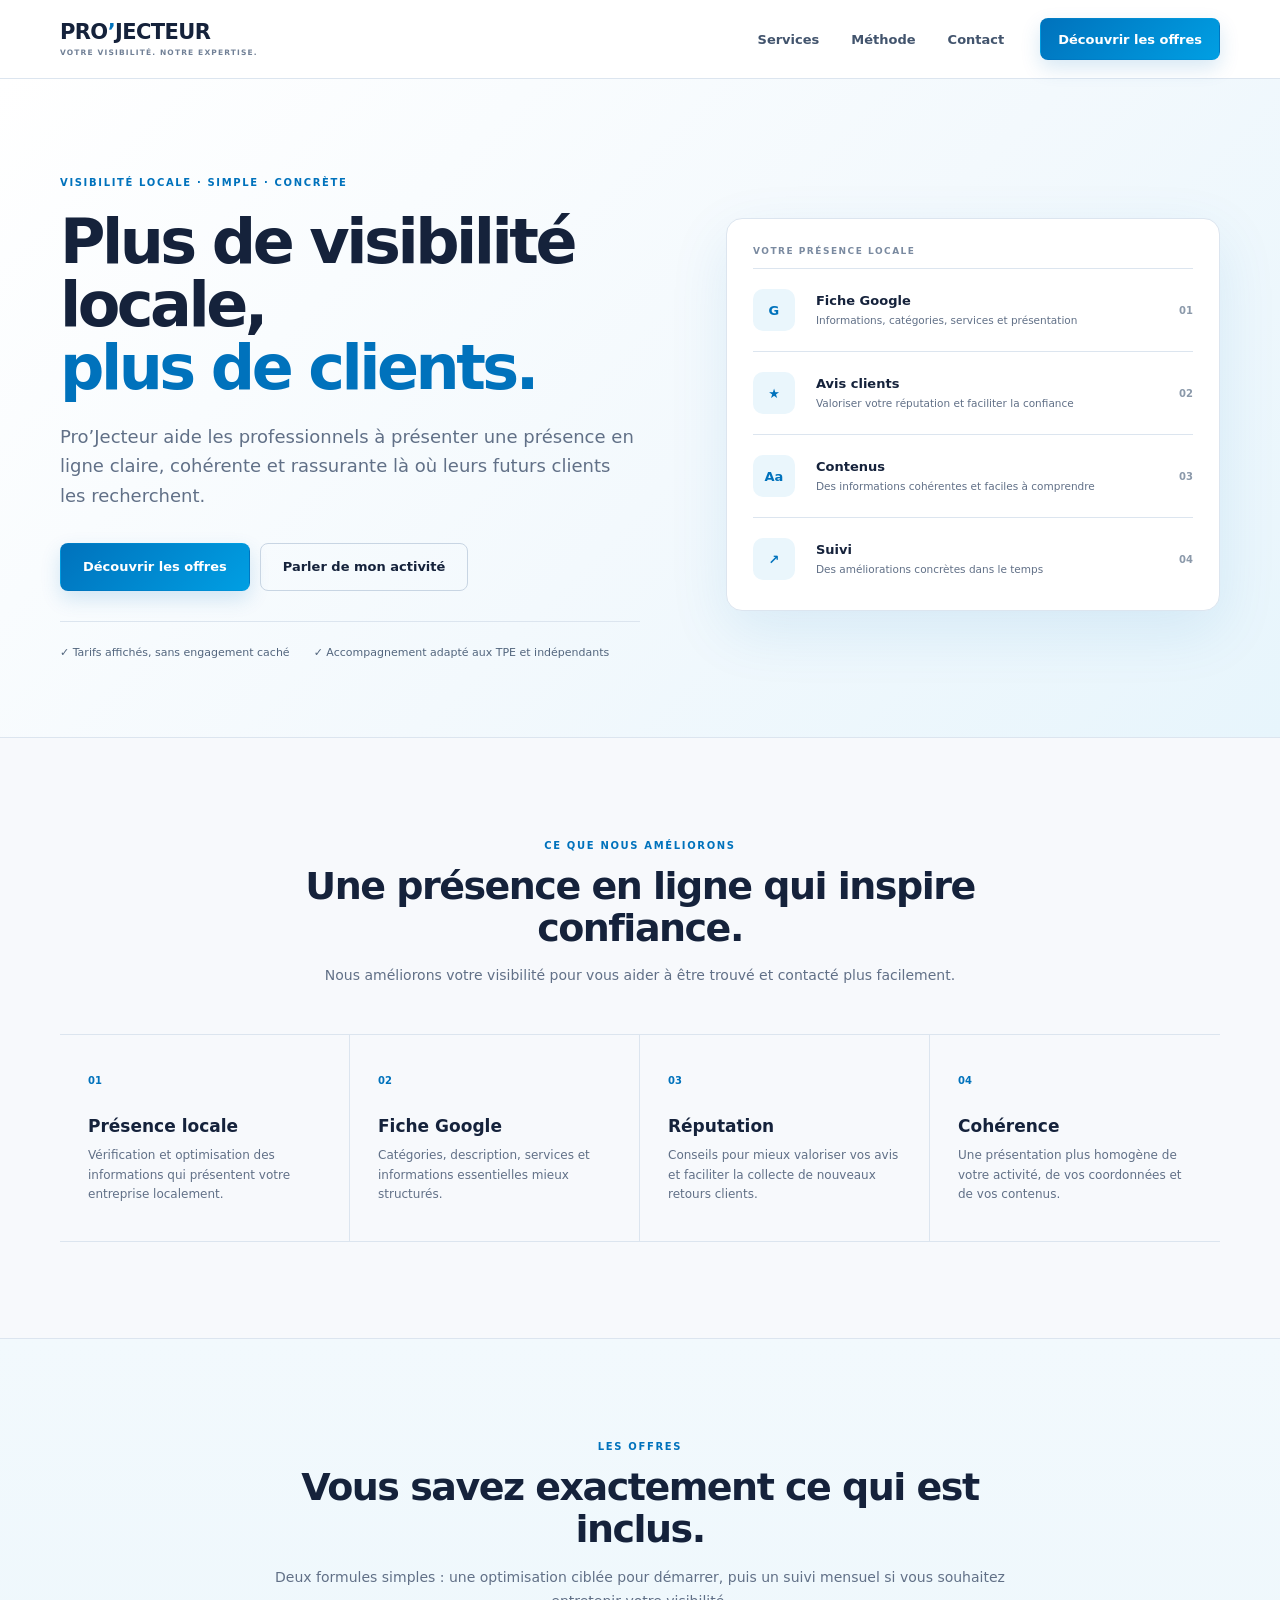
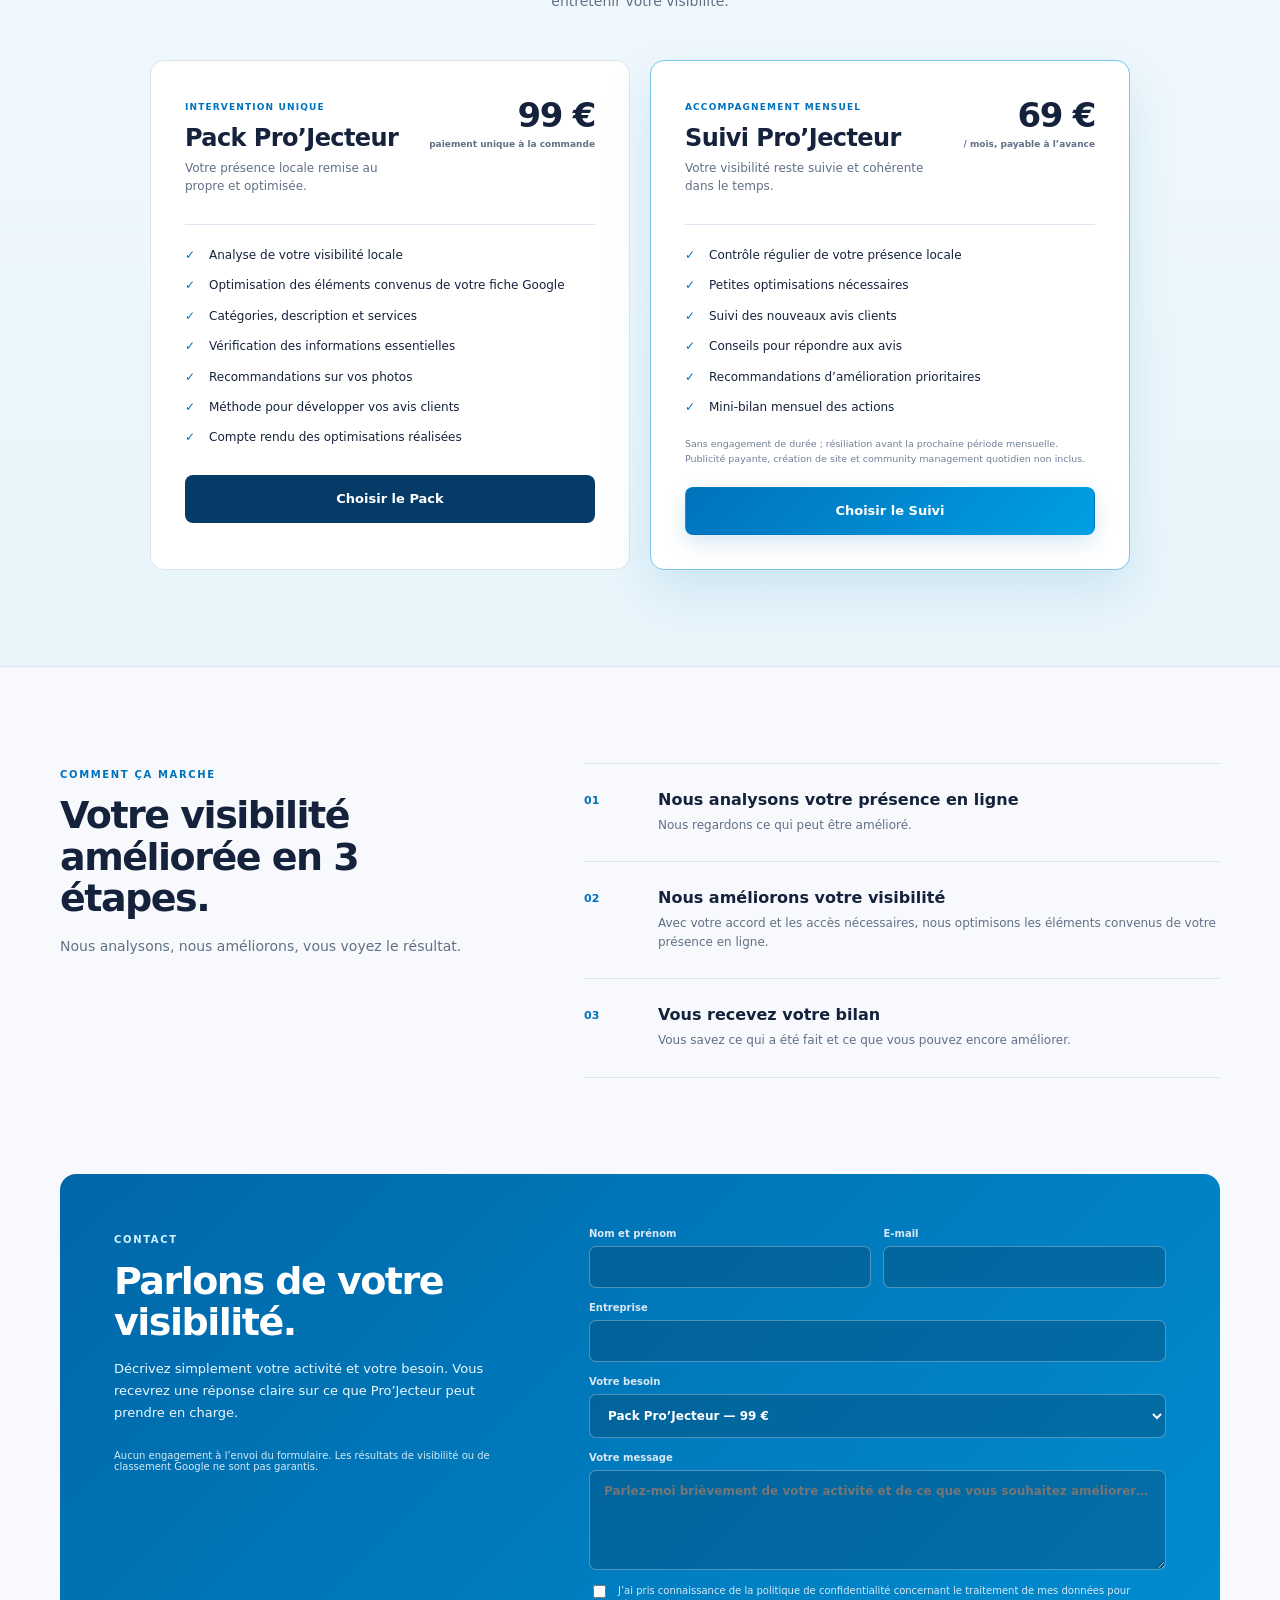
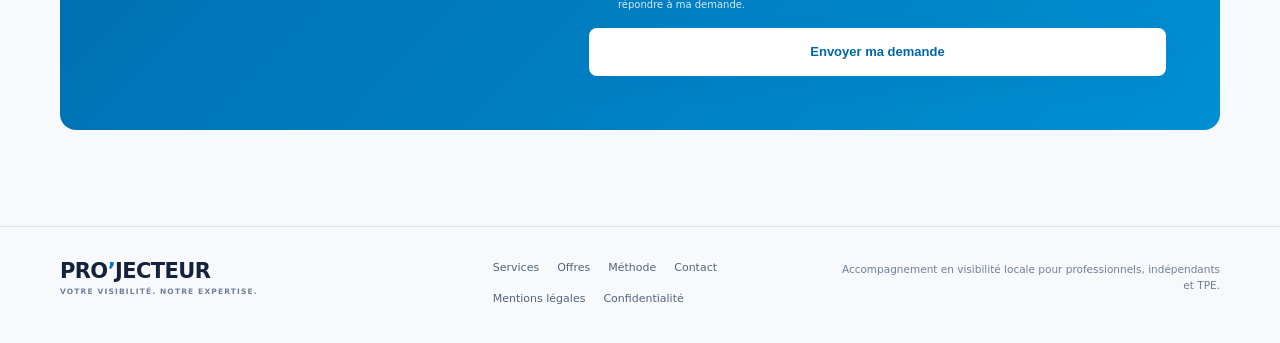
==== commit 87937ae8: "Add files via upload" ====
--- a/index.html
+++ b/index.html
@@ -5,7 +5,7 @@
 <meta name="viewport" content="width=device-width,initial-scale=1">
 <meta name="description" content="Pro’Jecteur accompagne les professionnels dans leur visibilité locale : fiche Google, avis clients, contenus et suivi de présence en ligne.">
 <title>Pro’Jecteur — Visibilité locale</title>
-<link rel="stylesheet" href="styles.css?v=10">
+<link rel="stylesheet" href="styles.css?v=12">
 </head>
 <body>
 <header class="topbar">
@@ -26,11 +26,11 @@
       <h1>Plus de visibilité locale,<br><span>plus de clients.</span></h1>
       <p class="hero-sub">Pro’Jecteur aide les professionnels à présenter une présence en ligne claire, cohérente et rassurante là où leurs futurs clients les recherchent.</p>
       <div class="hero-actions">
-        <a class="btn primary" href="#offres">Voir les offres</a>
+        <a class="btn primary" href="#offres">Découvrir les offres</a>
         <a class="btn secondary" href="#contact">Parler de mon activité</a>
       </div>
       <div class="hero-proof">
-        <span>✓ Offre claire, sans engagement caché</span>
+        <span>✓ Tarifs affichés, sans engagement caché</span>
         <span>✓ Accompagnement adapté aux TPE et indépendants</span>
       </div>
     </div>
@@ -58,14 +58,14 @@
 
 <section class="section offers" id="offres">
   <div class="wrap">
-    <div class="section-intro"><span class="kicker">LES OFFRES</span><h2>Vous savez exactement ce qui est inclus.</h2><p>Deux formules simples : une optimisation complète pour démarrer, puis un suivi mensuel si vous souhaitez entretenir votre visibilité.</p></div>
+    <div class="section-intro"><span class="kicker">LES OFFRES</span><h2>Vous savez exactement ce qui est inclus.</h2><p>Deux formules simples : une optimisation ciblée pour démarrer, puis un suivi mensuel si vous souhaitez entretenir votre visibilité.</p></div>
     <div class="pricing">
       <article class="price-card">
-        <div class="card-top"><div><span class="offer-tag">INTERVENTION UNIQUE</span><h3>Pack Pro’Jecteur</h3><p>Votre présence locale remise au propre et optimisée.</p></div><div class="price">99 €<small>paiement unique</small></div></div>
+        <div class="card-top"><div><span class="offer-tag">INTERVENTION UNIQUE</span><h3>Pack Pro’Jecteur</h3><p>Votre présence locale remise au propre et optimisée.</p></div><div class="price">99 €<small>paiement unique à la commande</small></div></div>
         <div class="divider"></div>
         <ul>
           <li>Analyse de votre visibilité locale</li>
-          <li>Optimisation de votre fiche Google</li>
+          <li>Optimisation des éléments convenus de votre fiche Google</li>
           <li>Catégories, description et services</li>
           <li>Vérification des informations essentielles</li>
           <li>Recommandations sur vos photos</li>
@@ -75,7 +75,7 @@
         <a class="btn dark" href="#contact">Choisir le Pack</a>
       </article>
       <article class="price-card featured">
-        <div class="card-top"><div><span class="offer-tag">ACCOMPAGNEMENT MENSUEL</span><h3>Suivi Pro’Jecteur</h3><p>Votre visibilité reste suivie et cohérente dans le temps.</p></div><div class="price">69 €<small>/ mois</small></div></div>
+        <div class="card-top"><div><span class="offer-tag">ACCOMPAGNEMENT MENSUEL</span><h3>Suivi Pro’Jecteur</h3><p>Votre visibilité reste suivie et cohérente dans le temps.</p></div><div class="price">69 €<small>/ mois, payable à l’avance</small></div></div>
         <div class="divider"></div>
         <ul>
           <li>Contrôle régulier de votre présence locale</li>
@@ -85,7 +85,7 @@
           <li>Recommandations d’amélioration prioritaires</li>
           <li>Mini-bilan mensuel des actions</li>
         </ul>
-        <p class="note">Publicité payante, création de site et community management quotidien non inclus.</p>
+        <p class="note">Sans engagement de durée ; résiliation avant la prochaine période mensuelle. Publicité payante, création de site et community management quotidien non inclus.</p>
         <a class="btn primary" href="#contact">Choisir le Suivi</a>
       </article>
     </div>
@@ -97,7 +97,7 @@
     <div class="section-intro left"><span class="kicker">COMMENT ÇA MARCHE</span><h2>Votre visibilité améliorée en 3 étapes.</h2><p>Nous analysons, nous améliorons, vous voyez le résultat.</p></div>
     <div class="steps">
       <article><span>01</span><div><h3>Nous analysons votre présence en ligne</h3><p>Nous regardons ce qui peut être amélioré.</p></div></article>
-      <article><span>02</span><div><h3>Nous améliorons votre visibilité</h3><p>Nous optimisons les éléments importants de votre présence en ligne.</p></div></article>
+      <article><span>02</span><div><h3>Nous améliorons votre visibilité</h3><p>Avec votre accord et les accès nécessaires, nous optimisons les éléments convenus de votre présence en ligne.</p></div></article>
       <article><span>03</span><div><h3>Vous recevez votre bilan</h3><p>Vous savez ce qui a été fait et ce que vous pouvez encore améliorer.</p></div></article>
     </div>
   </div>
@@ -105,19 +105,19 @@
 
 <section class="contact-section" id="contact">
   <div class="wrap contact-box">
-    <div class="contact-copy"><span class="kicker">CONTACT</span><h2>Parlons de votre visibilité.</h2><p>Décrivez simplement votre activité et votre besoin. Vous recevrez une réponse claire sur ce que Pro’Jecteur peut prendre en charge.</p><div class="contact-note">Aucun engagement à l’envoi du formulaire.</div></div>
+    <div class="contact-copy"><span class="kicker">CONTACT</span><h2>Parlons de votre visibilité.</h2><p>Décrivez simplement votre activité et votre besoin. Vous recevrez une réponse claire sur ce que Pro’Jecteur peut prendre en charge.</p><div class="contact-note">Aucun engagement à l’envoi du formulaire. Les résultats de visibilité ou de classement Google ne sont pas garantis.</div></div>
     <form action="https://formspree.io/f/mnpalrao" method="POST">
       <div class="form-grid"><label>Nom et prénom<input name="name" required></label><label>E-mail<input name="email" type="email" required></label></div>
       <label>Entreprise<input name="company"></label>
       <label>Votre besoin<select name="need"><option>Pack Pro’Jecteur — 99 €</option><option>Suivi Pro’Jecteur — 69 €/mois</option><option>Diagnostic / conseil</option><option>Autre demande</option></select></label>
       <label>Votre message<textarea name="message" placeholder="Parlez-moi brièvement de votre activité et de ce que vous souhaitez améliorer…" required></textarea></label>
-      <label class="consent"><input type="checkbox" name="consent" value="oui" required><span>J’accepte que mes informations soient utilisées uniquement pour répondre à ma demande.</span></label>
+      <label class="consent"><input type="checkbox" name="consent" value="oui" required><span>J’ai pris connaissance de la <a href="confidentialite.html" target="_blank" rel="noopener">politique de confidentialité</a> concernant le traitement de mes données pour répondre à ma demande.</span></label>
       <button class="btn primary submit" type="submit">Envoyer ma demande</button>
     </form>
   </div>
 </section>
 </main>
 
-<footer><div class="wrap footer-grid"><div class="brand"><strong><span>PRO</span><em>’</em>JECTEUR</strong><small>VOTRE VISIBILITÉ. NOTRE EXPERTISE.</small></div><div class="footer-links"><a href="#services">Services</a><a href="#offres">Offres</a><a href="#methode">Méthode</a><a href="#contact">Contact</a></div><p>Accompagnement en visibilité locale pour professionnels, indépendants et TPE.</p></div></footer>
+<footer><div class="wrap footer-grid"><div class="brand"><strong><span>PRO</span><em>’</em>JECTEUR</strong><small>VOTRE VISIBILITÉ. NOTRE EXPERTISE.</small></div><div class="footer-links"><a href="#services">Services</a><a href="#offres">Offres</a><a href="#methode">Méthode</a><a href="#contact">Contact</a><a href="mentions-legales.html">Mentions légales</a><a href="confidentialite.html">Confidentialité</a></div><p>Accompagnement en visibilité locale pour professionnels, indépendants et TPE.</p></div></footer>
 </body>
 </html>
--- a/styles.css
+++ b/styles.css
@@ -1,10 +1,10 @@
-:root{--ink:#18201e;--muted:#66706d;--paper:#f5f4ef;--card:#fbfaf6;--white:#fff;--line:#dddcd5;--accent:#315f55;--accent-dark:#244a42;--soft:#e8eeeb;--dark:#17201e}
-*{box-sizing:border-box}html{scroll-behavior:smooth}body{margin:0;font-family:Inter,ui-sans-serif,system-ui,-apple-system,"Segoe UI",Arial,sans-serif;color:var(--ink);background:var(--paper);-webkit-font-smoothing:antialiased}a{text-decoration:none;color:inherit}.wrap{width:min(1160px,calc(100% - 48px));margin:auto}.section{padding:96px 0}.topbar{position:sticky;top:0;z-index:20;background:rgba(245,244,239,.94);backdrop-filter:blur(16px);border-bottom:1px solid var(--line)}.nav{height:78px;display:flex;align-items:center;gap:36px}.brand{display:flex;flex-direction:column;margin-right:auto}.brand strong{font-size:21px;line-height:1;letter-spacing:-.6px}.brand strong span{font-weight:900}.brand strong em{font-style:normal;color:var(--accent)}.brand small{font-size:7.5px;letter-spacing:1.15px;margin-top:5px;color:#7d8582;font-weight:700}.navlinks{display:flex;gap:32px;font-size:13px;font-weight:650;color:#4e5855}.navlinks a{transition:.2s}.navlinks a:hover{color:var(--accent)}.btn{display:inline-flex;align-items:center;justify-content:center;min-height:48px;border-radius:8px;padding:0 22px;font-weight:750;font-size:13px;border:1px solid transparent;transition:.2s}.btn:hover{transform:translateY(-1px)}.primary{background:var(--accent);color:#fff}.primary:hover{background:var(--accent-dark)}.secondary{border-color:#c8ccc8;background:transparent;color:var(--ink)}.dark{background:var(--dark);color:#fff}.navcta{min-height:42px;padding:0 17px}
-.hero{padding:92px 0 78px;border-bottom:1px solid var(--line)}.hero-grid{display:grid;grid-template-columns:1.08fr .92fr;gap:86px;align-items:center}.eyebrow,.kicker{font-size:10px;letter-spacing:1.65px;font-weight:850;color:var(--accent)}.hero h1{font-size:62px;line-height:1.02;letter-spacing:-3.5px;margin:20px 0 22px;max-width:700px}.hero h1 span{color:var(--accent)}.hero-sub{font-size:18px;line-height:1.65;color:var(--muted);max-width:650px;margin:0}.hero-actions{display:flex;gap:10px;margin-top:32px}.hero-proof{display:flex;gap:24px;margin-top:30px;padding-top:24px;border-top:1px solid var(--line);font-size:11px;color:#59635f}.hero-panel{background:var(--card);border:1px solid var(--line);border-radius:16px;padding:14px 26px 10px;box-shadow:0 20px 60px rgba(28,38,35,.06)}.panel-label{font-size:9px;letter-spacing:1.5px;font-weight:850;color:#8a928f;padding:13px 0 12px}.panel-row{display:grid;grid-template-columns:48px 1fr auto;gap:15px;align-items:center;padding:20px 0;border-top:1px solid var(--line)}.panel-icon{width:42px;height:42px;border-radius:10px;background:var(--soft);color:var(--accent);display:grid;place-items:center;font-weight:850;font-size:13px}.panel-row div{display:flex;flex-direction:column;gap:5px}.panel-row strong{font-size:13px}.panel-row small{font-size:10.5px;line-height:1.4;color:var(--muted)}.panel-row>b{font-size:10px;color:#a2a8a5}
+:root{--ink:#15223b;--muted:#617087;--paper:#f7f9fc;--card:#ffffff;--white:#fff;--line:#dce5ef;--accent:#0072bc;--accent-bright:#009fe3;--accent-dark:#005b9a;--soft:#eaf6fc;--dark:#063b68}
+*{box-sizing:border-box}html{scroll-behavior:smooth}body{margin:0;font-family:Inter,ui-sans-serif,system-ui,-apple-system,"Segoe UI",Arial,sans-serif;color:var(--ink);background:var(--paper);-webkit-font-smoothing:antialiased}a{text-decoration:none;color:inherit}.wrap{width:min(1160px,calc(100% - 48px));margin:auto}.section{padding:96px 0}.topbar{position:sticky;top:0;z-index:20;background:rgba(255,255,255,.94);backdrop-filter:blur(16px);border-bottom:1px solid var(--line)}.nav{height:78px;display:flex;align-items:center;gap:36px}.brand{display:flex;flex-direction:column;margin-right:auto}.brand strong{font-size:21px;line-height:1;letter-spacing:-.6px}.brand strong span{font-weight:900}.brand strong em{font-style:normal;color:var(--accent)}.brand small{font-size:7.5px;letter-spacing:1.15px;margin-top:5px;color:#718096;font-weight:700}.navlinks{display:flex;gap:32px;font-size:13px;font-weight:650;color:#42546d}.navlinks a{transition:.2s}.navlinks a:hover{color:var(--accent)}.btn{display:inline-flex;align-items:center;justify-content:center;min-height:48px;border-radius:8px;padding:0 22px;font-weight:750;font-size:13px;border:1px solid transparent;transition:.2s}.btn:hover{transform:translateY(-1px)}.primary{background:linear-gradient(135deg,var(--accent) 0%,var(--accent-bright) 100%);color:#fff;box-shadow:0 8px 20px rgba(0,114,188,.16)}.primary:hover{background:linear-gradient(135deg,var(--accent-dark) 0%,var(--accent) 100%)}.secondary{border-color:#c8d5e3;background:transparent;color:var(--ink)}.dark{background:var(--dark);color:#fff}.navcta{min-height:42px;padding:0 17px}
+.hero{padding:92px 0 78px;border-bottom:1px solid var(--line);background:linear-gradient(135deg,#ffffff 0%,#f3f9fd 55%,#e7f5fc 100%)}.hero-grid{display:grid;grid-template-columns:1.08fr .92fr;gap:86px;align-items:center}.eyebrow,.kicker{font-size:10px;letter-spacing:1.65px;font-weight:850;color:var(--accent)}.hero h1{font-size:62px;line-height:1.02;letter-spacing:-3.5px;margin:20px 0 22px;max-width:700px}.hero h1 span{color:var(--accent)}.hero-sub{font-size:18px;line-height:1.65;color:var(--muted);max-width:650px;margin:0}.hero-actions{display:flex;gap:10px;margin-top:32px}.hero-proof{display:flex;gap:24px;margin-top:30px;padding-top:24px;border-top:1px solid var(--line);font-size:11px;color:#52657d}.hero-panel{background:var(--card);border:1px solid var(--line);border-radius:16px;padding:14px 26px 10px;box-shadow:0 20px 60px rgba(0,114,188,.10)}.panel-label{font-size:9px;letter-spacing:1.5px;font-weight:850;color:#7a8aa0;padding:13px 0 12px}.panel-row{display:grid;grid-template-columns:48px 1fr auto;gap:15px;align-items:center;padding:20px 0;border-top:1px solid var(--line)}.panel-icon{width:42px;height:42px;border-radius:10px;background:var(--soft);color:var(--accent);display:grid;place-items:center;font-weight:850;font-size:13px}.panel-row div{display:flex;flex-direction:column;gap:5px}.panel-row strong{font-size:13px}.panel-row small{font-size:10.5px;line-height:1.4;color:var(--muted)}.panel-row>b{font-size:10px;color:#8b99aa}
 .section-intro{text-align:center;max-width:760px;margin:0 auto 46px}.section-intro.narrow{max-width:720px}.section-intro h2{font-size:38px;line-height:1.1;letter-spacing:-1.5px;margin:13px 0 14px}.section-intro p{font-size:14px;line-height:1.75;color:var(--muted);margin:0}.service-grid{display:grid;grid-template-columns:repeat(4,1fr);border-top:1px solid var(--line);border-bottom:1px solid var(--line)}.service-grid article{padding:34px 28px 36px;border-right:1px solid var(--line)}.service-grid article:last-child{border-right:0}.service-grid article>span{font-size:10px;font-weight:800;color:var(--accent)}.service-grid h3{font-size:17px;margin:28px 0 10px}.service-grid p{font-size:12px;line-height:1.65;color:var(--muted);margin:0}
-.offers{background:#eeede7;border-top:1px solid var(--line);border-bottom:1px solid var(--line)}.pricing{display:grid;grid-template-columns:1fr 1fr;gap:20px;max-width:980px;margin:auto}.price-card{background:var(--card);border:1px solid var(--line);border-radius:14px;padding:34px}.price-card.featured{border-color:#9bafa9;box-shadow:0 20px 50px rgba(36,74,66,.08)}.card-top{display:flex;justify-content:space-between;gap:24px;align-items:flex-start}.offer-tag{font-size:9px;letter-spacing:1.15px;font-weight:850;color:var(--accent)}.price-card h3{font-size:24px;letter-spacing:-.6px;margin:10px 0 7px}.price-card p{font-size:12px;line-height:1.55;color:var(--muted);margin:0;max-width:260px}.price{font-size:34px;font-weight:850;letter-spacing:-1.3px;white-space:nowrap;text-align:right}.price small{display:block;font-size:9px;font-weight:600;color:var(--muted);letter-spacing:0;margin-top:4px}.divider{height:1px;background:var(--line);margin:28px 0 22px}.price-card ul{list-style:none;padding:0;margin:0 0 28px}.price-card li{position:relative;padding-left:24px;font-size:12px;line-height:1.45;margin:13px 0}.price-card li:before{content:"✓";position:absolute;left:0;color:var(--accent);font-weight:900}.price-card .btn{width:100%}.price-card .note{font-size:9.5px;max-width:none;margin:-7px 0 20px;color:#7b8380}
+.offers{background:linear-gradient(180deg,#f2f9fd 0%,#e8f5fb 100%);border-top:1px solid var(--line);border-bottom:1px solid var(--line)}.pricing{display:grid;grid-template-columns:1fr 1fr;gap:20px;max-width:980px;margin:auto}.price-card{background:var(--card);border:1px solid var(--line);border-radius:14px;padding:34px}.price-card.featured{border-color:#78c5eb;box-shadow:0 20px 50px rgba(0,114,188,.13)}.card-top{display:flex;justify-content:space-between;gap:24px;align-items:flex-start}.offer-tag{font-size:9px;letter-spacing:1.15px;font-weight:850;color:var(--accent)}.price-card h3{font-size:24px;letter-spacing:-.6px;margin:10px 0 7px}.price-card p{font-size:12px;line-height:1.55;color:var(--muted);margin:0;max-width:260px}.price{font-size:34px;font-weight:850;letter-spacing:-1.3px;white-space:nowrap;text-align:right}.price small{display:block;font-size:9px;font-weight:600;color:var(--muted);letter-spacing:0;margin-top:4px}.divider{height:1px;background:var(--line);margin:28px 0 22px}.price-card ul{list-style:none;padding:0;margin:0 0 28px}.price-card li{position:relative;padding-left:24px;font-size:12px;line-height:1.45;margin:13px 0}.price-card li:before{content:"✓";position:absolute;left:0;color:var(--accent);font-weight:900}.price-card .btn{width:100%}.price-card .note{font-size:9.5px;max-width:none;margin:-7px 0 20px;color:#718096}
 .method-grid{display:grid;grid-template-columns:.8fr 1.2fr;gap:100px;align-items:start}.section-intro.left{text-align:left;margin:0}.steps{border-top:1px solid var(--line)}.steps article{display:grid;grid-template-columns:54px 1fr;gap:20px;padding:26px 0;border-bottom:1px solid var(--line)}.steps article>span{font-size:11px;font-weight:850;color:var(--accent);padding-top:4px}.steps h3{font-size:16px;margin:0 0 7px}.steps p{font-size:12px;line-height:1.6;color:var(--muted);margin:0}
-.contact-section{padding:0 0 96px}.contact-box{background:var(--dark);color:#fff;border-radius:16px;padding:54px;display:grid;grid-template-columns:.82fr 1.18fr;gap:74px;align-items:start}.contact-copy .kicker{color:#a8c7bf}.contact-copy h2{font-size:38px;line-height:1.1;letter-spacing:-1.5px;margin:14px 0}.contact-copy p{font-size:13px;line-height:1.7;color:#c5cdca;max-width:390px}.contact-note{font-size:10px;color:#98a39f;margin-top:26px}.contact-box form{display:grid;gap:14px}.form-grid{display:grid;grid-template-columns:1fr 1fr;gap:12px}.contact-box label{font-size:10px;font-weight:700;color:#cbd3d0;display:grid;gap:7px}input,textarea,select{width:100%;border:1px solid #46504d;background:#202a27;color:#fff;border-radius:7px;padding:13px 14px;font:inherit;font-size:12px;outline:none}input:focus,textarea:focus,select:focus{border-color:#8eaaa3}textarea{min-height:100px;resize:vertical}.consent{display:flex!important;grid-template-columns:auto 1fr!important;align-items:flex-start;gap:9px!important;font-weight:500!important;line-height:1.4}.consent input{width:auto;margin-top:1px}.submit{width:100%;margin-top:2px;background:#e8eeeb;color:#20302c}.submit:hover{background:#fff}
-footer{border-top:1px solid var(--line);padding:34px 0 38px}.footer-grid{display:grid;grid-template-columns:1.3fr 1fr 1.3fr;align-items:start;gap:50px}.footer-links{display:flex;gap:18px;flex-wrap:wrap;font-size:11px;color:#5e6865}.footer-grid>p{font-size:10.5px;line-height:1.6;color:#7a8380;margin:0;text-align:right}
+.contact-section{padding:0 0 96px}.contact-box{background:linear-gradient(135deg,#0067a8 0%,#008fd3 100%);color:#fff;border-radius:16px;padding:54px;display:grid;grid-template-columns:.82fr 1.18fr;gap:74px;align-items:start}.contact-copy .kicker{color:#d5f2ff}.contact-copy h2{font-size:38px;line-height:1.1;letter-spacing:-1.5px;margin:14px 0}.contact-copy p{font-size:13px;line-height:1.7;color:#edf8fd;max-width:390px}.contact-note{font-size:10px;color:#d2eaf5;margin-top:26px}.contact-box form{display:grid;gap:14px}.form-grid{display:grid;grid-template-columns:1fr 1fr;gap:12px}.contact-box label{font-size:10px;font-weight:700;color:#d9e8f4;display:grid;gap:7px}input,textarea,select{width:100%;border:1px solid rgba(255,255,255,.30);background:rgba(5,72,116,.42);color:#fff;border-radius:7px;padding:13px 14px;font:inherit;font-size:12px;outline:none}input:focus,textarea:focus,select:focus{border-color:#b8e8fb}textarea{min-height:100px;resize:vertical}.consent{display:flex!important;grid-template-columns:auto 1fr!important;align-items:flex-start;gap:9px!important;font-weight:500!important;line-height:1.4}.consent input{width:auto;margin-top:1px}.submit{width:100%;margin-top:2px;background:#fff;color:#0067a8}.submit:hover{background:#fff}
+footer{border-top:1px solid var(--line);padding:34px 0 38px}.footer-grid{display:grid;grid-template-columns:1.3fr 1fr 1.3fr;align-items:start;gap:50px}.footer-links{display:flex;gap:18px;flex-wrap:wrap;font-size:11px;color:#52657d}.footer-grid>p{font-size:10.5px;line-height:1.6;color:#718096;margin:0;text-align:right}
 @media(max-width:900px){.wrap{width:min(100% - 32px,1160px)}.navlinks,.navcta{display:none}.hero{padding:62px 0}.hero-grid{grid-template-columns:1fr;gap:45px}.hero h1{font-size:48px;letter-spacing:-2.5px}.hero-proof{flex-direction:column;gap:9px}.service-grid{grid-template-columns:1fr 1fr}.service-grid article:nth-child(2){border-right:0}.service-grid article:nth-child(-n+2){border-bottom:1px solid var(--line)}.pricing{grid-template-columns:1fr}.method-grid{grid-template-columns:1fr;gap:40px}.contact-box{grid-template-columns:1fr;gap:38px;padding:36px}.footer-grid{grid-template-columns:1fr 1fr}.footer-grid>p{grid-column:1/-1;text-align:left}.section{padding:72px 0}}
 @media(max-width:560px){.wrap{width:calc(100% - 28px)}.nav{height:70px}.hero{padding:48px 0}.hero h1{font-size:40px;letter-spacing:-2px}.hero-sub{font-size:16px}.hero-actions{flex-direction:column}.hero-actions .btn{width:100%}.hero-panel{padding:8px 18px}.panel-row{grid-template-columns:44px 1fr}.panel-row>b{display:none}.section{padding:60px 0}.section-intro h2,.contact-copy h2{font-size:31px}.service-grid{grid-template-columns:1fr}.service-grid article{border-right:0;border-bottom:1px solid var(--line)!important;padding:28px 4px}.service-grid article:last-child{border-bottom:0!important}.card-top{flex-direction:column}.price{text-align:left}.price-card{padding:26px 22px}.contact-section{padding-bottom:60px}.contact-box{padding:28px 20px}.form-grid{grid-template-columns:1fr}.footer-grid{grid-template-columns:1fr}.footer-links{margin-top:4px}}
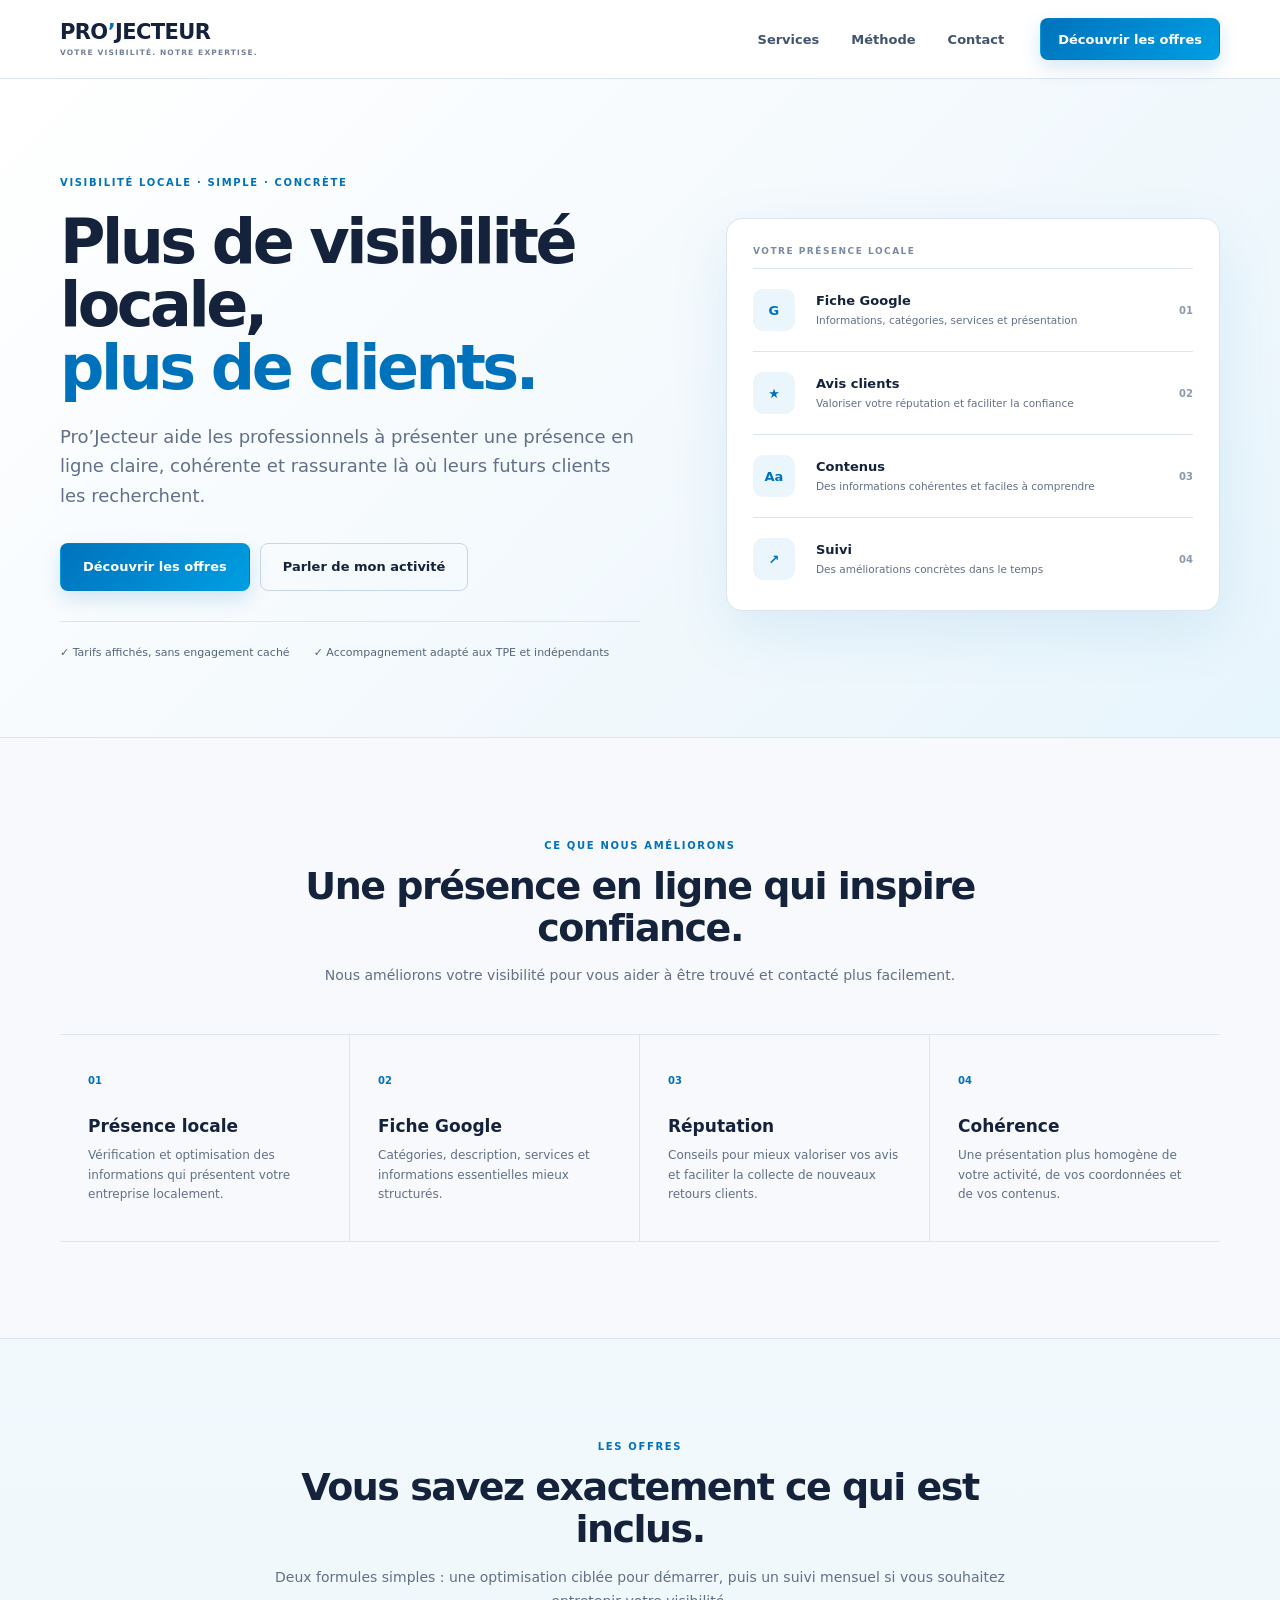
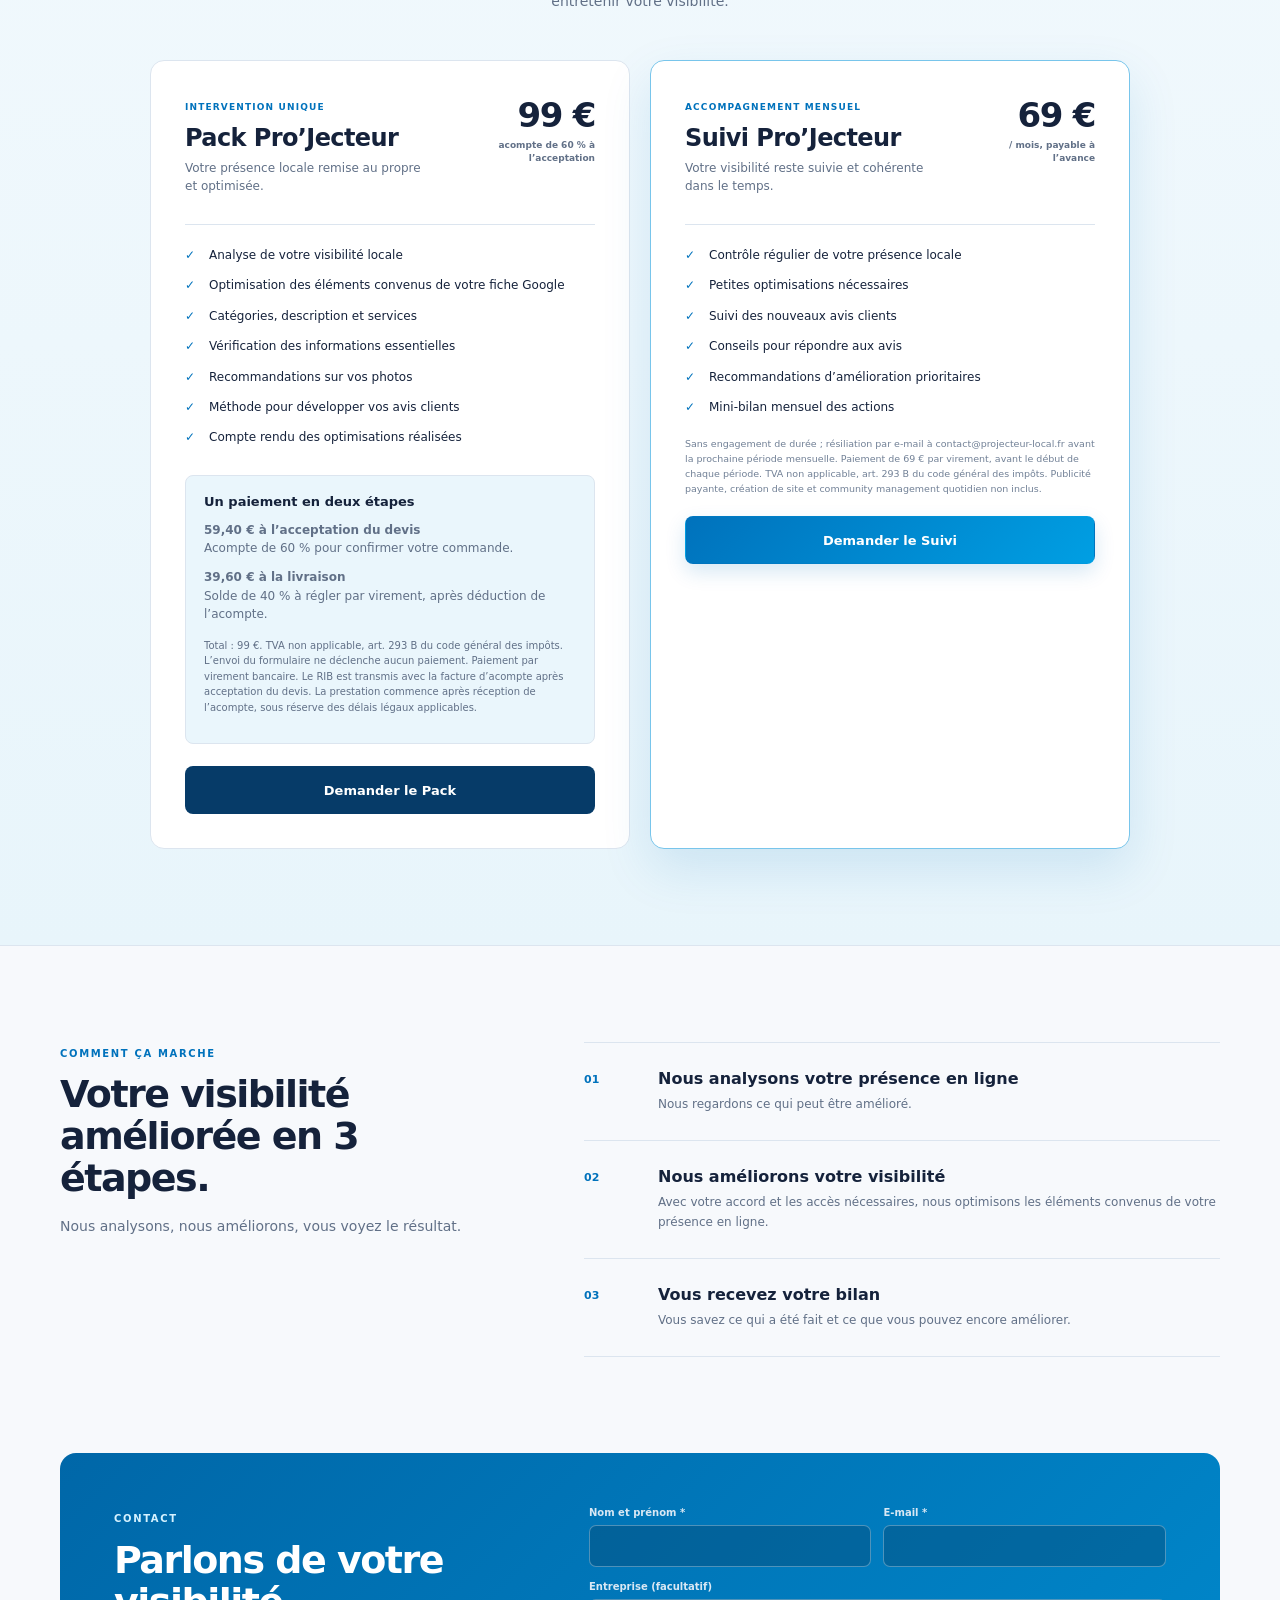
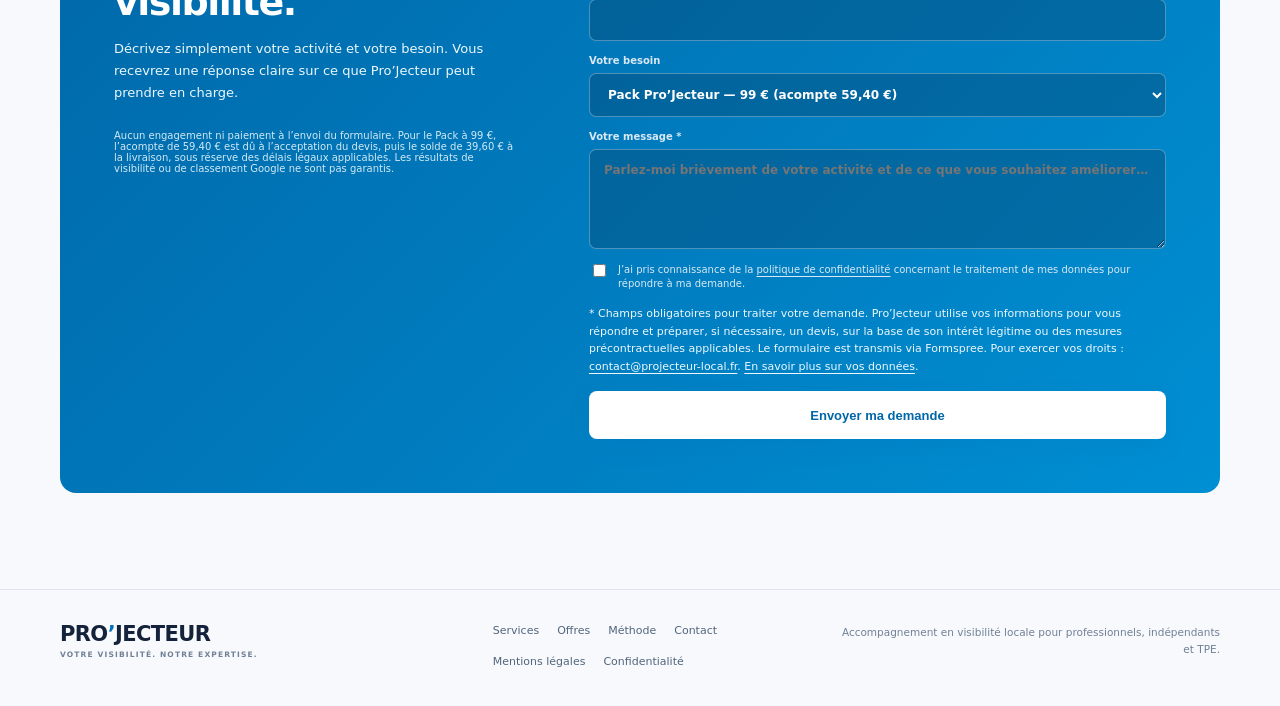
==== commit 8067363e: "Add files via upload" ====
--- a/index.html
+++ b/index.html
@@ -1,123 +1,130 @@
-<!doctype html>
-<html lang="fr">
-<head>
-<meta charset="utf-8">
-<meta name="viewport" content="width=device-width,initial-scale=1">
-<meta name="description" content="Pro’Jecteur accompagne les professionnels dans leur visibilité locale : fiche Google, avis clients, contenus et suivi de présence en ligne.">
-<title>Pro’Jecteur — Visibilité locale</title>
-<link rel="stylesheet" href="styles.css?v=12">
-</head>
-<body>
-<header class="topbar">
-  <div class="wrap nav">
-    <a class="brand" href="#accueil" aria-label="Pro’Jecteur accueil"><strong><span>PRO</span><em>’</em>JECTEUR</strong><small>VOTRE VISIBILITÉ. NOTRE EXPERTISE.</small></a>
-    <nav class="navlinks" aria-label="Navigation principale">
-      <a href="#services">Services</a><a href="#methode">Méthode</a><a href="#contact">Contact</a>
-    </nav>
-    <a class="btn primary navcta" href="#offres">Découvrir les offres</a>
-  </div>
-</header>
-
-<main>
-<section class="hero" id="accueil">
-  <div class="wrap hero-grid">
-    <div class="hero-copy">
-      <span class="eyebrow">VISIBILITÉ LOCALE · SIMPLE · CONCRÈTE</span>
-      <h1>Plus de visibilité locale,<br><span>plus de clients.</span></h1>
-      <p class="hero-sub">Pro’Jecteur aide les professionnels à présenter une présence en ligne claire, cohérente et rassurante là où leurs futurs clients les recherchent.</p>
-      <div class="hero-actions">
-        <a class="btn primary" href="#offres">Découvrir les offres</a>
-        <a class="btn secondary" href="#contact">Parler de mon activité</a>
-      </div>
-      <div class="hero-proof">
-        <span>✓ Tarifs affichés, sans engagement caché</span>
-        <span>✓ Accompagnement adapté aux TPE et indépendants</span>
-      </div>
-    </div>
-    <div class="hero-panel" aria-label="Domaines d'intervention Pro’Jecteur">
-      <div class="panel-label">VOTRE PRÉSENCE LOCALE</div>
-      <div class="panel-row"><span class="panel-icon">G</span><div><strong>Fiche Google</strong><small>Informations, catégories, services et présentation</small></div><b>01</b></div>
-      <div class="panel-row"><span class="panel-icon">★</span><div><strong>Avis clients</strong><small>Valoriser votre réputation et faciliter la confiance</small></div><b>02</b></div>
-      <div class="panel-row"><span class="panel-icon">Aa</span><div><strong>Contenus</strong><small>Des informations cohérentes et faciles à comprendre</small></div><b>03</b></div>
-      <div class="panel-row"><span class="panel-icon">↗</span><div><strong>Suivi</strong><small>Des améliorations concrètes dans le temps</small></div><b>04</b></div>
-    </div>
-  </div>
-</section>
-
-<section class="section" id="services">
-  <div class="wrap">
-    <div class="section-intro narrow"><span class="kicker">CE QUE NOUS AMÉLIORONS</span><h2>Une présence en ligne qui inspire confiance.</h2><p>Nous améliorons votre visibilité pour vous aider à être trouvé et contacté plus facilement.</p></div>
-    <div class="service-grid">
-      <article><span>01</span><h3>Présence locale</h3><p>Vérification et optimisation des informations qui présentent votre entreprise localement.</p></article>
-      <article><span>02</span><h3>Fiche Google</h3><p>Catégories, description, services et informations essentielles mieux structurés.</p></article>
-      <article><span>03</span><h3>Réputation</h3><p>Conseils pour mieux valoriser vos avis et faciliter la collecte de nouveaux retours clients.</p></article>
-      <article><span>04</span><h3>Cohérence</h3><p>Une présentation plus homogène de votre activité, de vos coordonnées et de vos contenus.</p></article>
-    </div>
-  </div>
-</section>
-
-<section class="section offers" id="offres">
-  <div class="wrap">
-    <div class="section-intro"><span class="kicker">LES OFFRES</span><h2>Vous savez exactement ce qui est inclus.</h2><p>Deux formules simples : une optimisation ciblée pour démarrer, puis un suivi mensuel si vous souhaitez entretenir votre visibilité.</p></div>
-    <div class="pricing">
-      <article class="price-card">
-        <div class="card-top"><div><span class="offer-tag">INTERVENTION UNIQUE</span><h3>Pack Pro’Jecteur</h3><p>Votre présence locale remise au propre et optimisée.</p></div><div class="price">99 €<small>paiement unique à la commande</small></div></div>
-        <div class="divider"></div>
-        <ul>
-          <li>Analyse de votre visibilité locale</li>
-          <li>Optimisation des éléments convenus de votre fiche Google</li>
-          <li>Catégories, description et services</li>
-          <li>Vérification des informations essentielles</li>
-          <li>Recommandations sur vos photos</li>
-          <li>Méthode pour développer vos avis clients</li>
-          <li>Compte rendu des optimisations réalisées</li>
-        </ul>
-        <a class="btn dark" href="#contact">Choisir le Pack</a>
-      </article>
-      <article class="price-card featured">
-        <div class="card-top"><div><span class="offer-tag">ACCOMPAGNEMENT MENSUEL</span><h3>Suivi Pro’Jecteur</h3><p>Votre visibilité reste suivie et cohérente dans le temps.</p></div><div class="price">69 €<small>/ mois, payable à l’avance</small></div></div>
-        <div class="divider"></div>
-        <ul>
-          <li>Contrôle régulier de votre présence locale</li>
-          <li>Petites optimisations nécessaires</li>
-          <li>Suivi des nouveaux avis clients</li>
-          <li>Conseils pour répondre aux avis</li>
-          <li>Recommandations d’amélioration prioritaires</li>
-          <li>Mini-bilan mensuel des actions</li>
-        </ul>
-        <p class="note">Sans engagement de durée ; résiliation avant la prochaine période mensuelle. Publicité payante, création de site et community management quotidien non inclus.</p>
-        <a class="btn primary" href="#contact">Choisir le Suivi</a>
-      </article>
-    </div>
-  </div>
-</section>
-
-<section class="section method" id="methode">
-  <div class="wrap method-grid">
-    <div class="section-intro left"><span class="kicker">COMMENT ÇA MARCHE</span><h2>Votre visibilité améliorée en 3 étapes.</h2><p>Nous analysons, nous améliorons, vous voyez le résultat.</p></div>
-    <div class="steps">
-      <article><span>01</span><div><h3>Nous analysons votre présence en ligne</h3><p>Nous regardons ce qui peut être amélioré.</p></div></article>
-      <article><span>02</span><div><h3>Nous améliorons votre visibilité</h3><p>Avec votre accord et les accès nécessaires, nous optimisons les éléments convenus de votre présence en ligne.</p></div></article>
-      <article><span>03</span><div><h3>Vous recevez votre bilan</h3><p>Vous savez ce qui a été fait et ce que vous pouvez encore améliorer.</p></div></article>
-    </div>
-  </div>
-</section>
-
-<section class="contact-section" id="contact">
-  <div class="wrap contact-box">
-    <div class="contact-copy"><span class="kicker">CONTACT</span><h2>Parlons de votre visibilité.</h2><p>Décrivez simplement votre activité et votre besoin. Vous recevrez une réponse claire sur ce que Pro’Jecteur peut prendre en charge.</p><div class="contact-note">Aucun engagement à l’envoi du formulaire. Les résultats de visibilité ou de classement Google ne sont pas garantis.</div></div>
-    <form action="https://formspree.io/f/mnpalrao" method="POST">
-      <div class="form-grid"><label>Nom et prénom<input name="name" required></label><label>E-mail<input name="email" type="email" required></label></div>
-      <label>Entreprise<input name="company"></label>
-      <label>Votre besoin<select name="need"><option>Pack Pro’Jecteur — 99 €</option><option>Suivi Pro’Jecteur — 69 €/mois</option><option>Diagnostic / conseil</option><option>Autre demande</option></select></label>
-      <label>Votre message<textarea name="message" placeholder="Parlez-moi brièvement de votre activité et de ce que vous souhaitez améliorer…" required></textarea></label>
-      <label class="consent"><input type="checkbox" name="consent" value="oui" required><span>J’ai pris connaissance de la <a href="confidentialite.html" target="_blank" rel="noopener">politique de confidentialité</a> concernant le traitement de mes données pour répondre à ma demande.</span></label>
-      <button class="btn primary submit" type="submit">Envoyer ma demande</button>
-    </form>
-  </div>
-</section>
-</main>
-
-<footer><div class="wrap footer-grid"><div class="brand"><strong><span>PRO</span><em>’</em>JECTEUR</strong><small>VOTRE VISIBILITÉ. NOTRE EXPERTISE.</small></div><div class="footer-links"><a href="#services">Services</a><a href="#offres">Offres</a><a href="#methode">Méthode</a><a href="#contact">Contact</a><a href="mentions-legales.html">Mentions légales</a><a href="confidentialite.html">Confidentialité</a></div><p>Accompagnement en visibilité locale pour professionnels, indépendants et TPE.</p></div></footer>
-</body>
-</html>
+<!doctype html>
+<html lang="fr">
+<head>
+<meta charset="utf-8">
+<meta name="viewport" content="width=device-width,initial-scale=1">
+<meta name="description" content="Pro’Jecteur accompagne les professionnels dans leur visibilité locale : fiche Google, avis clients, contenus et suivi de présence en ligne.">
+<title>Pro’Jecteur — Visibilité locale</title>
+<link rel="stylesheet" href="styles.css?v=12-20261014">
+</head>
+<body>
+<header class="topbar">
+  <div class="wrap nav">
+    <a class="brand" href="#accueil" aria-label="Pro’Jecteur accueil"><strong><span>PRO</span><em>’</em>JECTEUR</strong><small>VOTRE VISIBILITÉ. NOTRE EXPERTISE.</small></a>
+    <nav class="navlinks" aria-label="Navigation principale">
+      <a href="#services">Services</a><a href="#methode">Méthode</a><a href="#contact">Contact</a>
+    </nav>
+    <a class="btn primary navcta" href="#offres">Découvrir les offres</a>
+  </div>
+</header>
+
+<main>
+<section class="hero" id="accueil">
+  <div class="wrap hero-grid">
+    <div class="hero-copy">
+      <span class="eyebrow">VISIBILITÉ LOCALE · SIMPLE · CONCRÈTE</span>
+      <h1>Plus de visibilité locale,<br><span>plus de clients.</span></h1>
+      <p class="hero-sub">Pro’Jecteur aide les professionnels à présenter une présence en ligne claire, cohérente et rassurante là où leurs futurs clients les recherchent.</p>
+      <div class="hero-actions">
+        <a class="btn primary" href="#offres">Découvrir les offres</a>
+        <a class="btn secondary" href="#contact">Parler de mon activité</a>
+      </div>
+      <div class="hero-proof">
+        <span>✓ Tarifs affichés, sans engagement caché</span>
+        <span>✓ Accompagnement adapté aux TPE et indépendants</span>
+      </div>
+    </div>
+    <div class="hero-panel" aria-label="Domaines d'intervention Pro’Jecteur">
+      <div class="panel-label">VOTRE PRÉSENCE LOCALE</div>
+      <div class="panel-row"><span class="panel-icon">G</span><div><strong>Fiche Google</strong><small>Informations, catégories, services et présentation</small></div><b>01</b></div>
+      <div class="panel-row"><span class="panel-icon">★</span><div><strong>Avis clients</strong><small>Valoriser votre réputation et faciliter la confiance</small></div><b>02</b></div>
+      <div class="panel-row"><span class="panel-icon">Aa</span><div><strong>Contenus</strong><small>Des informations cohérentes et faciles à comprendre</small></div><b>03</b></div>
+      <div class="panel-row"><span class="panel-icon">↗</span><div><strong>Suivi</strong><small>Des améliorations concrètes dans le temps</small></div><b>04</b></div>
+    </div>
+  </div>
+</section>
+
+<section class="section" id="services">
+  <div class="wrap">
+    <div class="section-intro narrow"><span class="kicker">CE QUE NOUS AMÉLIORONS</span><h2>Une présence en ligne qui inspire confiance.</h2><p>Nous améliorons votre visibilité pour vous aider à être trouvé et contacté plus facilement.</p></div>
+    <div class="service-grid">
+      <article><span>01</span><h3>Présence locale</h3><p>Vérification et optimisation des informations qui présentent votre entreprise localement.</p></article>
+      <article><span>02</span><h3>Fiche Google</h3><p>Catégories, description, services et informations essentielles mieux structurés.</p></article>
+      <article><span>03</span><h3>Réputation</h3><p>Conseils pour mieux valoriser vos avis et faciliter la collecte de nouveaux retours clients.</p></article>
+      <article><span>04</span><h3>Cohérence</h3><p>Une présentation plus homogène de votre activité, de vos coordonnées et de vos contenus.</p></article>
+    </div>
+  </div>
+</section>
+
+<section class="section offers" id="offres">
+  <div class="wrap">
+    <div class="section-intro"><span class="kicker">LES OFFRES</span><h2>Vous savez exactement ce qui est inclus.</h2><p>Deux formules simples : une optimisation ciblée pour démarrer, puis un suivi mensuel si vous souhaitez entretenir votre visibilité.</p></div>
+    <div class="pricing">
+      <article class="price-card">
+        <div class="card-top"><div><span class="offer-tag">INTERVENTION UNIQUE</span><h3>Pack Pro’Jecteur</h3><p>Votre présence locale remise au propre et optimisée.</p></div><div class="price">99 €<small>acompte de 60 % à l’acceptation</small></div></div>
+        <div class="divider"></div>
+        <ul>
+          <li>Analyse de votre visibilité locale</li>
+          <li>Optimisation des éléments convenus de votre fiche Google</li>
+          <li>Catégories, description et services</li>
+          <li>Vérification des informations essentielles</li>
+          <li>Recommandations sur vos photos</li>
+          <li>Méthode pour développer vos avis clients</li>
+          <li>Compte rendu des optimisations réalisées</li>
+        </ul>
+        <div class="payment-plan" aria-label="Échéancier du Pack à 99 euros">
+          <strong>Un paiement en deux étapes</strong>
+          <p><b>59,40 € à l’acceptation du devis</b><br>Acompte de 60 % pour confirmer votre commande.</p>
+          <p><b>39,60 € à la livraison</b><br>Solde de 40 % à régler par virement, après déduction de l’acompte.</p>
+          <p class="payment-detail">Total : 99 €. TVA non applicable, art. 293 B du code général des impôts. L’envoi du formulaire ne déclenche aucun paiement. Paiement par virement bancaire. Le RIB est transmis avec la facture d’acompte après acceptation du devis. La prestation commence après réception de l’acompte, sous réserve des délais légaux applicables.</p>
+        </div>
+        <a class="btn dark" href="#contact">Demander le Pack</a>
+      </article>
+      <article class="price-card featured">
+        <div class="card-top"><div><span class="offer-tag">ACCOMPAGNEMENT MENSUEL</span><h3>Suivi Pro’Jecteur</h3><p>Votre visibilité reste suivie et cohérente dans le temps.</p></div><div class="price">69 €<small>/ mois, payable à l’avance</small></div></div>
+        <div class="divider"></div>
+        <ul>
+          <li>Contrôle régulier de votre présence locale</li>
+          <li>Petites optimisations nécessaires</li>
+          <li>Suivi des nouveaux avis clients</li>
+          <li>Conseils pour répondre aux avis</li>
+          <li>Recommandations d’amélioration prioritaires</li>
+          <li>Mini-bilan mensuel des actions</li>
+        </ul>
+        <p class="note">Sans engagement de durée ; résiliation par e-mail à contact@projecteur-local.fr avant la prochaine période mensuelle. Paiement de 69 € par virement, avant le début de chaque période. TVA non applicable, art. 293 B du code général des impôts. Publicité payante, création de site et community management quotidien non inclus.</p>
+        <a class="btn primary" href="#contact">Demander le Suivi</a>
+      </article>
+    </div>
+  </div>
+</section>
+
+<section class="section method" id="methode">
+  <div class="wrap method-grid">
+    <div class="section-intro left"><span class="kicker">COMMENT ÇA MARCHE</span><h2>Votre visibilité améliorée en 3 étapes.</h2><p>Nous analysons, nous améliorons, vous voyez le résultat.</p></div>
+    <div class="steps">
+      <article><span>01</span><div><h3>Nous analysons votre présence en ligne</h3><p>Nous regardons ce qui peut être amélioré.</p></div></article>
+      <article><span>02</span><div><h3>Nous améliorons votre visibilité</h3><p>Avec votre accord et les accès nécessaires, nous optimisons les éléments convenus de votre présence en ligne.</p></div></article>
+      <article><span>03</span><div><h3>Vous recevez votre bilan</h3><p>Vous savez ce qui a été fait et ce que vous pouvez encore améliorer.</p></div></article>
+    </div>
+  </div>
+</section>
+
+<section class="contact-section" id="contact">
+  <div class="wrap contact-box">
+    <div class="contact-copy"><span class="kicker">CONTACT</span><h2>Parlons de votre visibilité.</h2><p>Décrivez simplement votre activité et votre besoin. Vous recevrez une réponse claire sur ce que Pro’Jecteur peut prendre en charge.</p><div class="contact-note">Aucun engagement ni paiement à l’envoi du formulaire. Pour le Pack à 99 €, l’acompte de 59,40 € est dû à l’acceptation du devis, puis le solde de 39,60 € à la livraison, sous réserve des délais légaux applicables. Les résultats de visibilité ou de classement Google ne sont pas garantis.</div></div>
+    <form action="https://formspree.io/f/mnpalrao" method="POST">
+      <div class="form-grid"><label>Nom et prénom *<input name="name" required></label><label>E-mail *<input name="email" type="email" required></label></div>
+      <label>Entreprise (facultatif)<input name="company"></label>
+      <label>Votre besoin<select name="need"><option>Pack Pro’Jecteur — 99 € (acompte 59,40 €)</option><option>Suivi Pro’Jecteur — 69 €/mois</option><option>Diagnostic / conseil</option><option>Autre demande</option></select></label>
+      <label>Votre message *<textarea name="message" placeholder="Parlez-moi brièvement de votre activité et de ce que vous souhaitez améliorer…" required></textarea></label>
+      <label class="consent"><input type="checkbox" name="consent" value="oui"><span>J’ai pris connaissance de la <a href="confidentialite.html" target="_blank" rel="noopener">politique de confidentialité</a> concernant le traitement de mes données pour répondre à ma demande.</span></label>
+      <p class="form-privacy">* Champs obligatoires pour traiter votre demande. Pro’Jecteur utilise vos informations pour vous répondre et préparer, si nécessaire, un devis, sur la base de son intérêt légitime ou des mesures précontractuelles applicables. Le formulaire est transmis via Formspree. Pour exercer vos droits : <a href="mailto:contact@projecteur-local.fr">contact@projecteur-local.fr</a>. <a href="confidentialite.html">En savoir plus sur vos données</a>.</p>
+      <button class="btn primary submit" type="submit">Envoyer ma demande</button>
+    </form>
+  </div>
+</section>
+</main>
+
+<footer><div class="wrap footer-grid"><div class="brand"><strong><span>PRO</span><em>’</em>JECTEUR</strong><small>VOTRE VISIBILITÉ. NOTRE EXPERTISE.</small></div><div class="footer-links"><a href="#services">Services</a><a href="#offres">Offres</a><a href="#methode">Méthode</a><a href="#contact">Contact</a><a href="mentions-legales.html">Mentions légales</a><a href="confidentialite.html">Confidentialité</a></div><p>Accompagnement en visibilité locale pour professionnels, indépendants et TPE.</p></div></footer>
+</body>
+</html>
--- a/styles.css
+++ b/styles.css
@@ -1,10 +1,15 @@
-:root{--ink:#15223b;--muted:#617087;--paper:#f7f9fc;--card:#ffffff;--white:#fff;--line:#dce5ef;--accent:#0072bc;--accent-bright:#009fe3;--accent-dark:#005b9a;--soft:#eaf6fc;--dark:#063b68}
-*{box-sizing:border-box}html{scroll-behavior:smooth}body{margin:0;font-family:Inter,ui-sans-serif,system-ui,-apple-system,"Segoe UI",Arial,sans-serif;color:var(--ink);background:var(--paper);-webkit-font-smoothing:antialiased}a{text-decoration:none;color:inherit}.wrap{width:min(1160px,calc(100% - 48px));margin:auto}.section{padding:96px 0}.topbar{position:sticky;top:0;z-index:20;background:rgba(255,255,255,.94);backdrop-filter:blur(16px);border-bottom:1px solid var(--line)}.nav{height:78px;display:flex;align-items:center;gap:36px}.brand{display:flex;flex-direction:column;margin-right:auto}.brand strong{font-size:21px;line-height:1;letter-spacing:-.6px}.brand strong span{font-weight:900}.brand strong em{font-style:normal;color:var(--accent)}.brand small{font-size:7.5px;letter-spacing:1.15px;margin-top:5px;color:#718096;font-weight:700}.navlinks{display:flex;gap:32px;font-size:13px;font-weight:650;color:#42546d}.navlinks a{transition:.2s}.navlinks a:hover{color:var(--accent)}.btn{display:inline-flex;align-items:center;justify-content:center;min-height:48px;border-radius:8px;padding:0 22px;font-weight:750;font-size:13px;border:1px solid transparent;transition:.2s}.btn:hover{transform:translateY(-1px)}.primary{background:linear-gradient(135deg,var(--accent) 0%,var(--accent-bright) 100%);color:#fff;box-shadow:0 8px 20px rgba(0,114,188,.16)}.primary:hover{background:linear-gradient(135deg,var(--accent-dark) 0%,var(--accent) 100%)}.secondary{border-color:#c8d5e3;background:transparent;color:var(--ink)}.dark{background:var(--dark);color:#fff}.navcta{min-height:42px;padding:0 17px}
-.hero{padding:92px 0 78px;border-bottom:1px solid var(--line);background:linear-gradient(135deg,#ffffff 0%,#f3f9fd 55%,#e7f5fc 100%)}.hero-grid{display:grid;grid-template-columns:1.08fr .92fr;gap:86px;align-items:center}.eyebrow,.kicker{font-size:10px;letter-spacing:1.65px;font-weight:850;color:var(--accent)}.hero h1{font-size:62px;line-height:1.02;letter-spacing:-3.5px;margin:20px 0 22px;max-width:700px}.hero h1 span{color:var(--accent)}.hero-sub{font-size:18px;line-height:1.65;color:var(--muted);max-width:650px;margin:0}.hero-actions{display:flex;gap:10px;margin-top:32px}.hero-proof{display:flex;gap:24px;margin-top:30px;padding-top:24px;border-top:1px solid var(--line);font-size:11px;color:#52657d}.hero-panel{background:var(--card);border:1px solid var(--line);border-radius:16px;padding:14px 26px 10px;box-shadow:0 20px 60px rgba(0,114,188,.10)}.panel-label{font-size:9px;letter-spacing:1.5px;font-weight:850;color:#7a8aa0;padding:13px 0 12px}.panel-row{display:grid;grid-template-columns:48px 1fr auto;gap:15px;align-items:center;padding:20px 0;border-top:1px solid var(--line)}.panel-icon{width:42px;height:42px;border-radius:10px;background:var(--soft);color:var(--accent);display:grid;place-items:center;font-weight:850;font-size:13px}.panel-row div{display:flex;flex-direction:column;gap:5px}.panel-row strong{font-size:13px}.panel-row small{font-size:10.5px;line-height:1.4;color:var(--muted)}.panel-row>b{font-size:10px;color:#8b99aa}
-.section-intro{text-align:center;max-width:760px;margin:0 auto 46px}.section-intro.narrow{max-width:720px}.section-intro h2{font-size:38px;line-height:1.1;letter-spacing:-1.5px;margin:13px 0 14px}.section-intro p{font-size:14px;line-height:1.75;color:var(--muted);margin:0}.service-grid{display:grid;grid-template-columns:repeat(4,1fr);border-top:1px solid var(--line);border-bottom:1px solid var(--line)}.service-grid article{padding:34px 28px 36px;border-right:1px solid var(--line)}.service-grid article:last-child{border-right:0}.service-grid article>span{font-size:10px;font-weight:800;color:var(--accent)}.service-grid h3{font-size:17px;margin:28px 0 10px}.service-grid p{font-size:12px;line-height:1.65;color:var(--muted);margin:0}
-.offers{background:linear-gradient(180deg,#f2f9fd 0%,#e8f5fb 100%);border-top:1px solid var(--line);border-bottom:1px solid var(--line)}.pricing{display:grid;grid-template-columns:1fr 1fr;gap:20px;max-width:980px;margin:auto}.price-card{background:var(--card);border:1px solid var(--line);border-radius:14px;padding:34px}.price-card.featured{border-color:#78c5eb;box-shadow:0 20px 50px rgba(0,114,188,.13)}.card-top{display:flex;justify-content:space-between;gap:24px;align-items:flex-start}.offer-tag{font-size:9px;letter-spacing:1.15px;font-weight:850;color:var(--accent)}.price-card h3{font-size:24px;letter-spacing:-.6px;margin:10px 0 7px}.price-card p{font-size:12px;line-height:1.55;color:var(--muted);margin:0;max-width:260px}.price{font-size:34px;font-weight:850;letter-spacing:-1.3px;white-space:nowrap;text-align:right}.price small{display:block;font-size:9px;font-weight:600;color:var(--muted);letter-spacing:0;margin-top:4px}.divider{height:1px;background:var(--line);margin:28px 0 22px}.price-card ul{list-style:none;padding:0;margin:0 0 28px}.price-card li{position:relative;padding-left:24px;font-size:12px;line-height:1.45;margin:13px 0}.price-card li:before{content:"✓";position:absolute;left:0;color:var(--accent);font-weight:900}.price-card .btn{width:100%}.price-card .note{font-size:9.5px;max-width:none;margin:-7px 0 20px;color:#718096}
-.method-grid{display:grid;grid-template-columns:.8fr 1.2fr;gap:100px;align-items:start}.section-intro.left{text-align:left;margin:0}.steps{border-top:1px solid var(--line)}.steps article{display:grid;grid-template-columns:54px 1fr;gap:20px;padding:26px 0;border-bottom:1px solid var(--line)}.steps article>span{font-size:11px;font-weight:850;color:var(--accent);padding-top:4px}.steps h3{font-size:16px;margin:0 0 7px}.steps p{font-size:12px;line-height:1.6;color:var(--muted);margin:0}
-.contact-section{padding:0 0 96px}.contact-box{background:linear-gradient(135deg,#0067a8 0%,#008fd3 100%);color:#fff;border-radius:16px;padding:54px;display:grid;grid-template-columns:.82fr 1.18fr;gap:74px;align-items:start}.contact-copy .kicker{color:#d5f2ff}.contact-copy h2{font-size:38px;line-height:1.1;letter-spacing:-1.5px;margin:14px 0}.contact-copy p{font-size:13px;line-height:1.7;color:#edf8fd;max-width:390px}.contact-note{font-size:10px;color:#d2eaf5;margin-top:26px}.contact-box form{display:grid;gap:14px}.form-grid{display:grid;grid-template-columns:1fr 1fr;gap:12px}.contact-box label{font-size:10px;font-weight:700;color:#d9e8f4;display:grid;gap:7px}input,textarea,select{width:100%;border:1px solid rgba(255,255,255,.30);background:rgba(5,72,116,.42);color:#fff;border-radius:7px;padding:13px 14px;font:inherit;font-size:12px;outline:none}input:focus,textarea:focus,select:focus{border-color:#b8e8fb}textarea{min-height:100px;resize:vertical}.consent{display:flex!important;grid-template-columns:auto 1fr!important;align-items:flex-start;gap:9px!important;font-weight:500!important;line-height:1.4}.consent input{width:auto;margin-top:1px}.submit{width:100%;margin-top:2px;background:#fff;color:#0067a8}.submit:hover{background:#fff}
-footer{border-top:1px solid var(--line);padding:34px 0 38px}.footer-grid{display:grid;grid-template-columns:1.3fr 1fr 1.3fr;align-items:start;gap:50px}.footer-links{display:flex;gap:18px;flex-wrap:wrap;font-size:11px;color:#52657d}.footer-grid>p{font-size:10.5px;line-height:1.6;color:#718096;margin:0;text-align:right}
-@media(max-width:900px){.wrap{width:min(100% - 32px,1160px)}.navlinks,.navcta{display:none}.hero{padding:62px 0}.hero-grid{grid-template-columns:1fr;gap:45px}.hero h1{font-size:48px;letter-spacing:-2.5px}.hero-proof{flex-direction:column;gap:9px}.service-grid{grid-template-columns:1fr 1fr}.service-grid article:nth-child(2){border-right:0}.service-grid article:nth-child(-n+2){border-bottom:1px solid var(--line)}.pricing{grid-template-columns:1fr}.method-grid{grid-template-columns:1fr;gap:40px}.contact-box{grid-template-columns:1fr;gap:38px;padding:36px}.footer-grid{grid-template-columns:1fr 1fr}.footer-grid>p{grid-column:1/-1;text-align:left}.section{padding:72px 0}}
-@media(max-width:560px){.wrap{width:calc(100% - 28px)}.nav{height:70px}.hero{padding:48px 0}.hero h1{font-size:40px;letter-spacing:-2px}.hero-sub{font-size:16px}.hero-actions{flex-direction:column}.hero-actions .btn{width:100%}.hero-panel{padding:8px 18px}.panel-row{grid-template-columns:44px 1fr}.panel-row>b{display:none}.section{padding:60px 0}.section-intro h2,.contact-copy h2{font-size:31px}.service-grid{grid-template-columns:1fr}.service-grid article{border-right:0;border-bottom:1px solid var(--line)!important;padding:28px 4px}.service-grid article:last-child{border-bottom:0!important}.card-top{flex-direction:column}.price{text-align:left}.price-card{padding:26px 22px}.contact-section{padding-bottom:60px}.contact-box{padding:28px 20px}.form-grid{grid-template-columns:1fr}.footer-grid{grid-template-columns:1fr}.footer-links{margin-top:4px}}
+:root{--ink:#15223b;--muted:#617087;--paper:#f7f9fc;--card:#ffffff;--white:#fff;--line:#dce5ef;--accent:#0072bc;--accent-bright:#009fe3;--accent-dark:#005b9a;--soft:#eaf6fc;--dark:#063b68}
+*{box-sizing:border-box}html{scroll-behavior:smooth}body{margin:0;font-family:Inter,ui-sans-serif,system-ui,-apple-system,"Segoe UI",Arial,sans-serif;color:var(--ink);background:var(--paper);-webkit-font-smoothing:antialiased}a{text-decoration:none;color:inherit}.wrap{width:min(1160px,calc(100% - 48px));margin:auto}.section{padding:96px 0}.topbar{position:sticky;top:0;z-index:20;background:rgba(255,255,255,.94);backdrop-filter:blur(16px);border-bottom:1px solid var(--line)}.nav{height:78px;display:flex;align-items:center;gap:36px}.brand{display:flex;flex-direction:column;margin-right:auto}.brand strong{font-size:21px;line-height:1;letter-spacing:-.6px}.brand strong span{font-weight:900}.brand strong em{font-style:normal;color:var(--accent)}.brand small{font-size:7.5px;letter-spacing:1.15px;margin-top:5px;color:#718096;font-weight:700}.navlinks{display:flex;gap:32px;font-size:13px;font-weight:650;color:#42546d}.navlinks a{transition:.2s}.navlinks a:hover{color:var(--accent)}.btn{display:inline-flex;align-items:center;justify-content:center;min-height:48px;border-radius:8px;padding:0 22px;font-weight:750;font-size:13px;border:1px solid transparent;transition:.2s}.btn:hover{transform:translateY(-1px)}.primary{background:linear-gradient(135deg,var(--accent) 0%,var(--accent-bright) 100%);color:#fff;box-shadow:0 8px 20px rgba(0,114,188,.16)}.primary:hover{background:linear-gradient(135deg,var(--accent-dark) 0%,var(--accent) 100%)}.secondary{border-color:#c8d5e3;background:transparent;color:var(--ink)}.dark{background:var(--dark);color:#fff}.navcta{min-height:42px;padding:0 17px}
+.hero{padding:92px 0 78px;border-bottom:1px solid var(--line);background:linear-gradient(135deg,#ffffff 0%,#f3f9fd 55%,#e7f5fc 100%)}.hero-grid{display:grid;grid-template-columns:1.08fr .92fr;gap:86px;align-items:center}.eyebrow,.kicker{font-size:10px;letter-spacing:1.65px;font-weight:850;color:var(--accent)}.hero h1{font-size:62px;line-height:1.02;letter-spacing:-3.5px;margin:20px 0 22px;max-width:700px}.hero h1 span{color:var(--accent)}.hero-sub{font-size:18px;line-height:1.65;color:var(--muted);max-width:650px;margin:0}.hero-actions{display:flex;gap:10px;margin-top:32px}.hero-proof{display:flex;gap:24px;margin-top:30px;padding-top:24px;border-top:1px solid var(--line);font-size:11px;color:#52657d}.hero-panel{background:var(--card);border:1px solid var(--line);border-radius:16px;padding:14px 26px 10px;box-shadow:0 20px 60px rgba(0,114,188,.10)}.panel-label{font-size:9px;letter-spacing:1.5px;font-weight:850;color:#7a8aa0;padding:13px 0 12px}.panel-row{display:grid;grid-template-columns:48px 1fr auto;gap:15px;align-items:center;padding:20px 0;border-top:1px solid var(--line)}.panel-icon{width:42px;height:42px;border-radius:10px;background:var(--soft);color:var(--accent);display:grid;place-items:center;font-weight:850;font-size:13px}.panel-row div{display:flex;flex-direction:column;gap:5px}.panel-row strong{font-size:13px}.panel-row small{font-size:10.5px;line-height:1.4;color:var(--muted)}.panel-row>b{font-size:10px;color:#8b99aa}
+.section-intro{text-align:center;max-width:760px;margin:0 auto 46px}.section-intro.narrow{max-width:720px}.section-intro h2{font-size:38px;line-height:1.1;letter-spacing:-1.5px;margin:13px 0 14px}.section-intro p{font-size:14px;line-height:1.75;color:var(--muted);margin:0}.service-grid{display:grid;grid-template-columns:repeat(4,1fr);border-top:1px solid var(--line);border-bottom:1px solid var(--line)}.service-grid article{padding:34px 28px 36px;border-right:1px solid var(--line)}.service-grid article:last-child{border-right:0}.service-grid article>span{font-size:10px;font-weight:800;color:var(--accent)}.service-grid h3{font-size:17px;margin:28px 0 10px}.service-grid p{font-size:12px;line-height:1.65;color:var(--muted);margin:0}
+.offers{background:linear-gradient(180deg,#f2f9fd 0%,#e8f5fb 100%);border-top:1px solid var(--line);border-bottom:1px solid var(--line)}.pricing{display:grid;grid-template-columns:1fr 1fr;gap:20px;max-width:980px;margin:auto}.price-card{background:var(--card);border:1px solid var(--line);border-radius:14px;padding:34px}.price-card.featured{border-color:#78c5eb;box-shadow:0 20px 50px rgba(0,114,188,.13)}.card-top{display:flex;justify-content:space-between;gap:24px;align-items:flex-start}.offer-tag{font-size:9px;letter-spacing:1.15px;font-weight:850;color:var(--accent)}.price-card h3{font-size:24px;letter-spacing:-.6px;margin:10px 0 7px}.price-card p{font-size:12px;line-height:1.55;color:var(--muted);margin:0;max-width:260px}.price{font-size:34px;font-weight:850;letter-spacing:-1.3px;white-space:nowrap;text-align:right}.price small{display:block;font-size:9px;font-weight:600;color:var(--muted);letter-spacing:0;margin-top:4px}.divider{height:1px;background:var(--line);margin:28px 0 22px}.price-card ul{list-style:none;padding:0;margin:0 0 28px}.price-card li{position:relative;padding-left:24px;font-size:12px;line-height:1.45;margin:13px 0}.price-card li:before{content:"✓";position:absolute;left:0;color:var(--accent);font-weight:900}.price-card .btn{width:100%}.price-card .note{font-size:9.5px;max-width:none;margin:-7px 0 20px;color:#718096}
+.method-grid{display:grid;grid-template-columns:.8fr 1.2fr;gap:100px;align-items:start}.section-intro.left{text-align:left;margin:0}.steps{border-top:1px solid var(--line)}.steps article{display:grid;grid-template-columns:54px 1fr;gap:20px;padding:26px 0;border-bottom:1px solid var(--line)}.steps article>span{font-size:11px;font-weight:850;color:var(--accent);padding-top:4px}.steps h3{font-size:16px;margin:0 0 7px}.steps p{font-size:12px;line-height:1.6;color:var(--muted);margin:0}
+.contact-section{padding:0 0 96px}.contact-box{background:linear-gradient(135deg,#0067a8 0%,#008fd3 100%);color:#fff;border-radius:16px;padding:54px;display:grid;grid-template-columns:.82fr 1.18fr;gap:74px;align-items:start}.contact-copy .kicker{color:#d5f2ff}.contact-copy h2{font-size:38px;line-height:1.1;letter-spacing:-1.5px;margin:14px 0}.contact-copy p{font-size:13px;line-height:1.7;color:#edf8fd;max-width:390px}.contact-note{font-size:10px;color:#d2eaf5;margin-top:26px}.contact-box form{display:grid;gap:14px}.form-grid{display:grid;grid-template-columns:1fr 1fr;gap:12px}.contact-box label{font-size:10px;font-weight:700;color:#d9e8f4;display:grid;gap:7px}input,textarea,select{width:100%;border:1px solid rgba(255,255,255,.30);background:rgba(5,72,116,.42);color:#fff;border-radius:7px;padding:13px 14px;font:inherit;font-size:12px;outline:none}input:focus,textarea:focus,select:focus{border-color:#b8e8fb}textarea{min-height:100px;resize:vertical}.consent{display:flex!important;grid-template-columns:auto 1fr!important;align-items:flex-start;gap:9px!important;font-weight:500!important;line-height:1.4}.consent input{width:auto;margin-top:1px}.submit{width:100%;margin-top:2px;background:#fff;color:#0067a8}.submit:hover{background:#fff}
+footer{border-top:1px solid var(--line);padding:34px 0 38px}.footer-grid{display:grid;grid-template-columns:1.3fr 1fr 1.3fr;align-items:start;gap:50px}.footer-links{display:flex;gap:18px;flex-wrap:wrap;font-size:11px;color:#52657d}.footer-grid>p{font-size:10.5px;line-height:1.6;color:#718096;margin:0;text-align:right}
+@media(max-width:900px){.wrap{width:min(100% - 32px,1160px)}.navlinks,.navcta{display:none}.hero{padding:62px 0}.hero-grid{grid-template-columns:1fr;gap:45px}.hero h1{font-size:48px;letter-spacing:-2.5px}.hero-proof{flex-direction:column;gap:9px}.service-grid{grid-template-columns:1fr 1fr}.service-grid article:nth-child(2){border-right:0}.service-grid article:nth-child(-n+2){border-bottom:1px solid var(--line)}.pricing{grid-template-columns:1fr}.method-grid{grid-template-columns:1fr;gap:40px}.contact-box{grid-template-columns:1fr;gap:38px;padding:36px}.footer-grid{grid-template-columns:1fr 1fr}.footer-grid>p{grid-column:1/-1;text-align:left}.section{padding:72px 0}}
+@media(max-width:560px){.wrap{width:calc(100% - 28px)}.nav{height:70px}.hero{padding:48px 0}.hero h1{font-size:40px;letter-spacing:-2px}.hero-sub{font-size:16px}.hero-actions{flex-direction:column}.hero-actions .btn{width:100%}.hero-panel{padding:8px 18px}.panel-row{grid-template-columns:44px 1fr}.panel-row>b{display:none}.section{padding:60px 0}.section-intro h2,.contact-copy h2{font-size:31px}.service-grid{grid-template-columns:1fr}.service-grid article{border-right:0;border-bottom:1px solid var(--line)!important;padding:28px 4px}.service-grid article:last-child{border-bottom:0!important}.card-top{flex-direction:column}.price{text-align:left}.price-card{padding:26px 22px}.contact-section{padding-bottom:60px}.contact-box{padding:28px 20px}.form-grid{grid-template-columns:1fr}.footer-grid{grid-template-columns:1fr}.footer-links{margin-top:4px}}
+
+.payment-plan{background:var(--soft);border:1px solid var(--line);border-radius:8px;padding:18px;margin:0 0 22px}.payment-plan>strong{display:block;font-size:13px;margin-bottom:12px}.price-card .payment-plan p{max-width:none;margin:10px 0;font-size:12px;line-height:1.55}.price-card .payment-plan .payment-detail{font-size:10px;margin-top:14px}.price-card .price small{white-space:normal;max-width:155px;line-height:1.5}
+
+/* Pages juridiques et information du formulaire */
+.legal-page{width:min(840px,calc(100% - 40px));margin:48px auto 64px;line-height:1.75;overflow-wrap:anywhere}.legal-page h1{font-size:clamp(28px,5vw,42px);line-height:1.2}.legal-page h2{font-size:20px;margin-top:32px;line-height:1.35}.legal-page p{color:var(--muted)}.legal-page a,.form-privacy a,.consent a{text-decoration:underline;text-underline-offset:3px}.legal-date{font-size:13px}.contact-box .form-privacy{font-size:11px;line-height:1.6;color:#edf8fd;margin:0}.legal-page a:focus-visible,.form-privacy a:focus-visible{outline:2px solid currentColor;outline-offset:3px}
